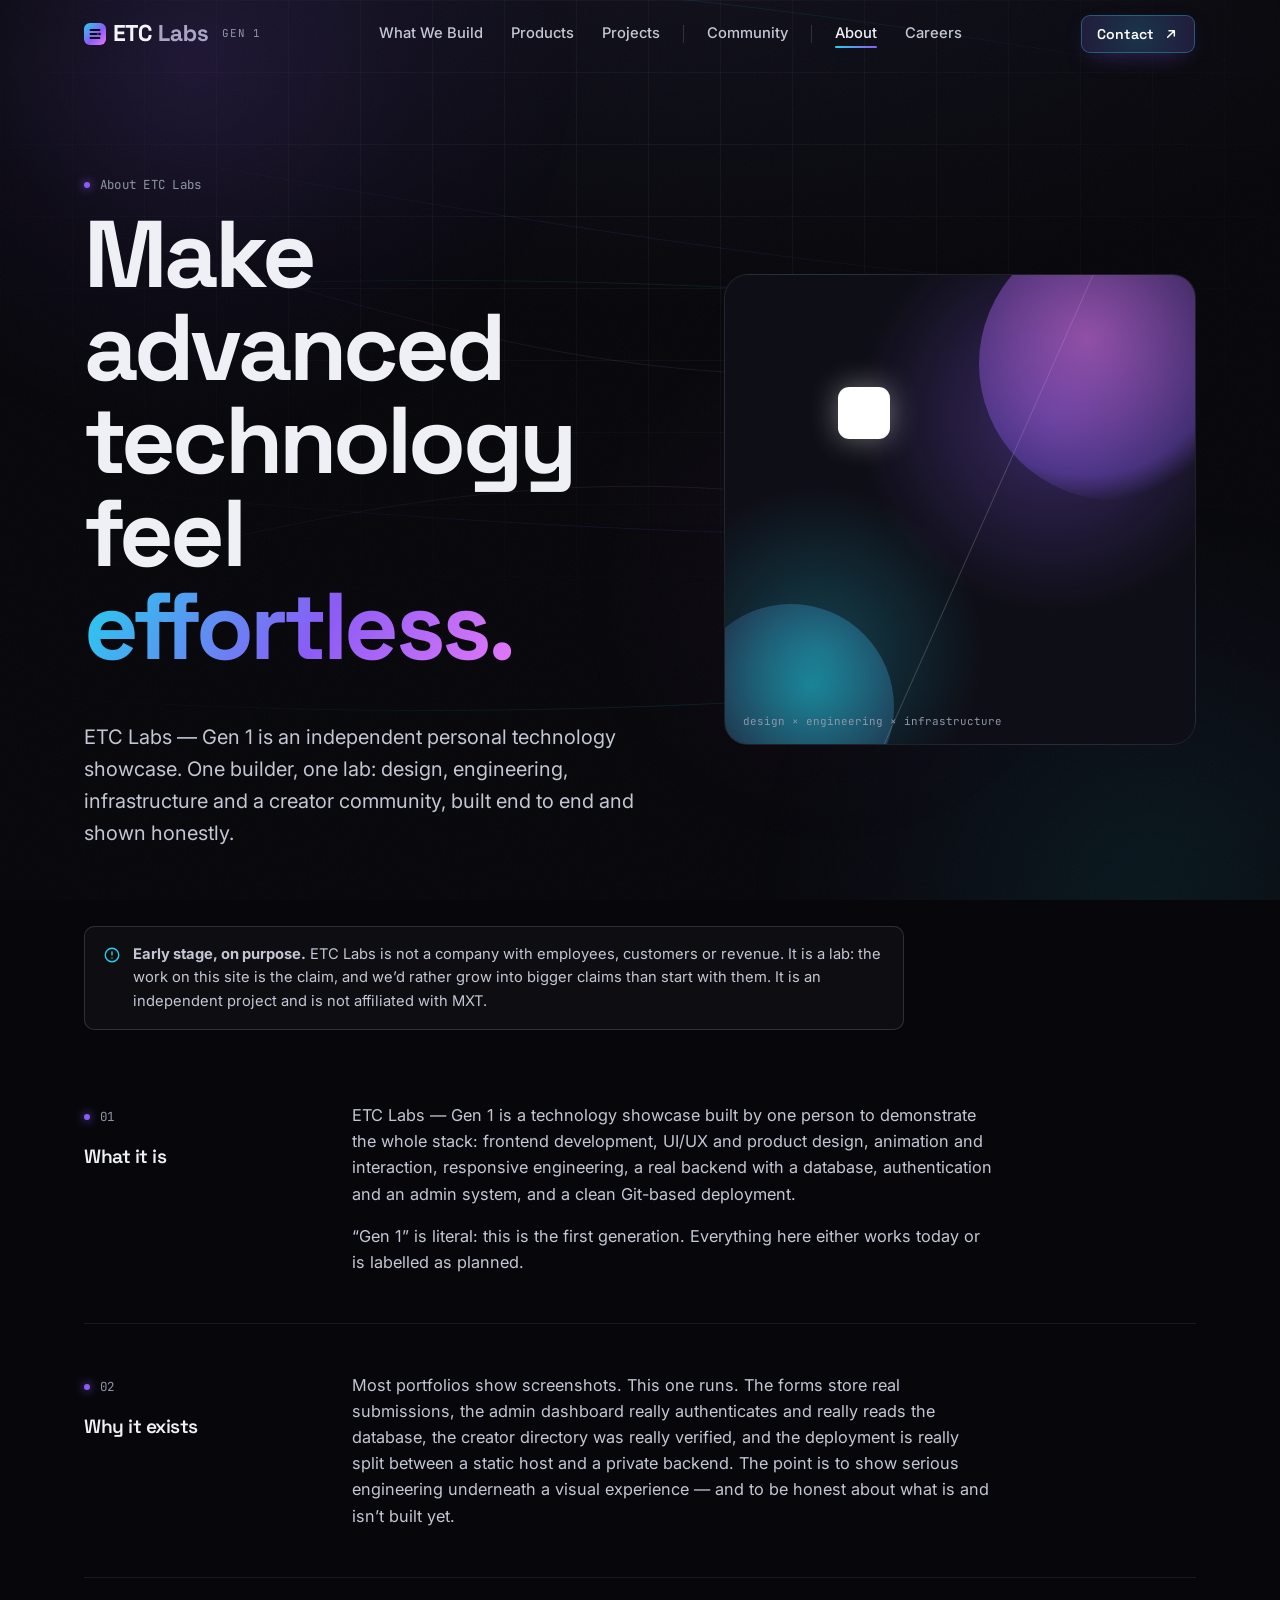
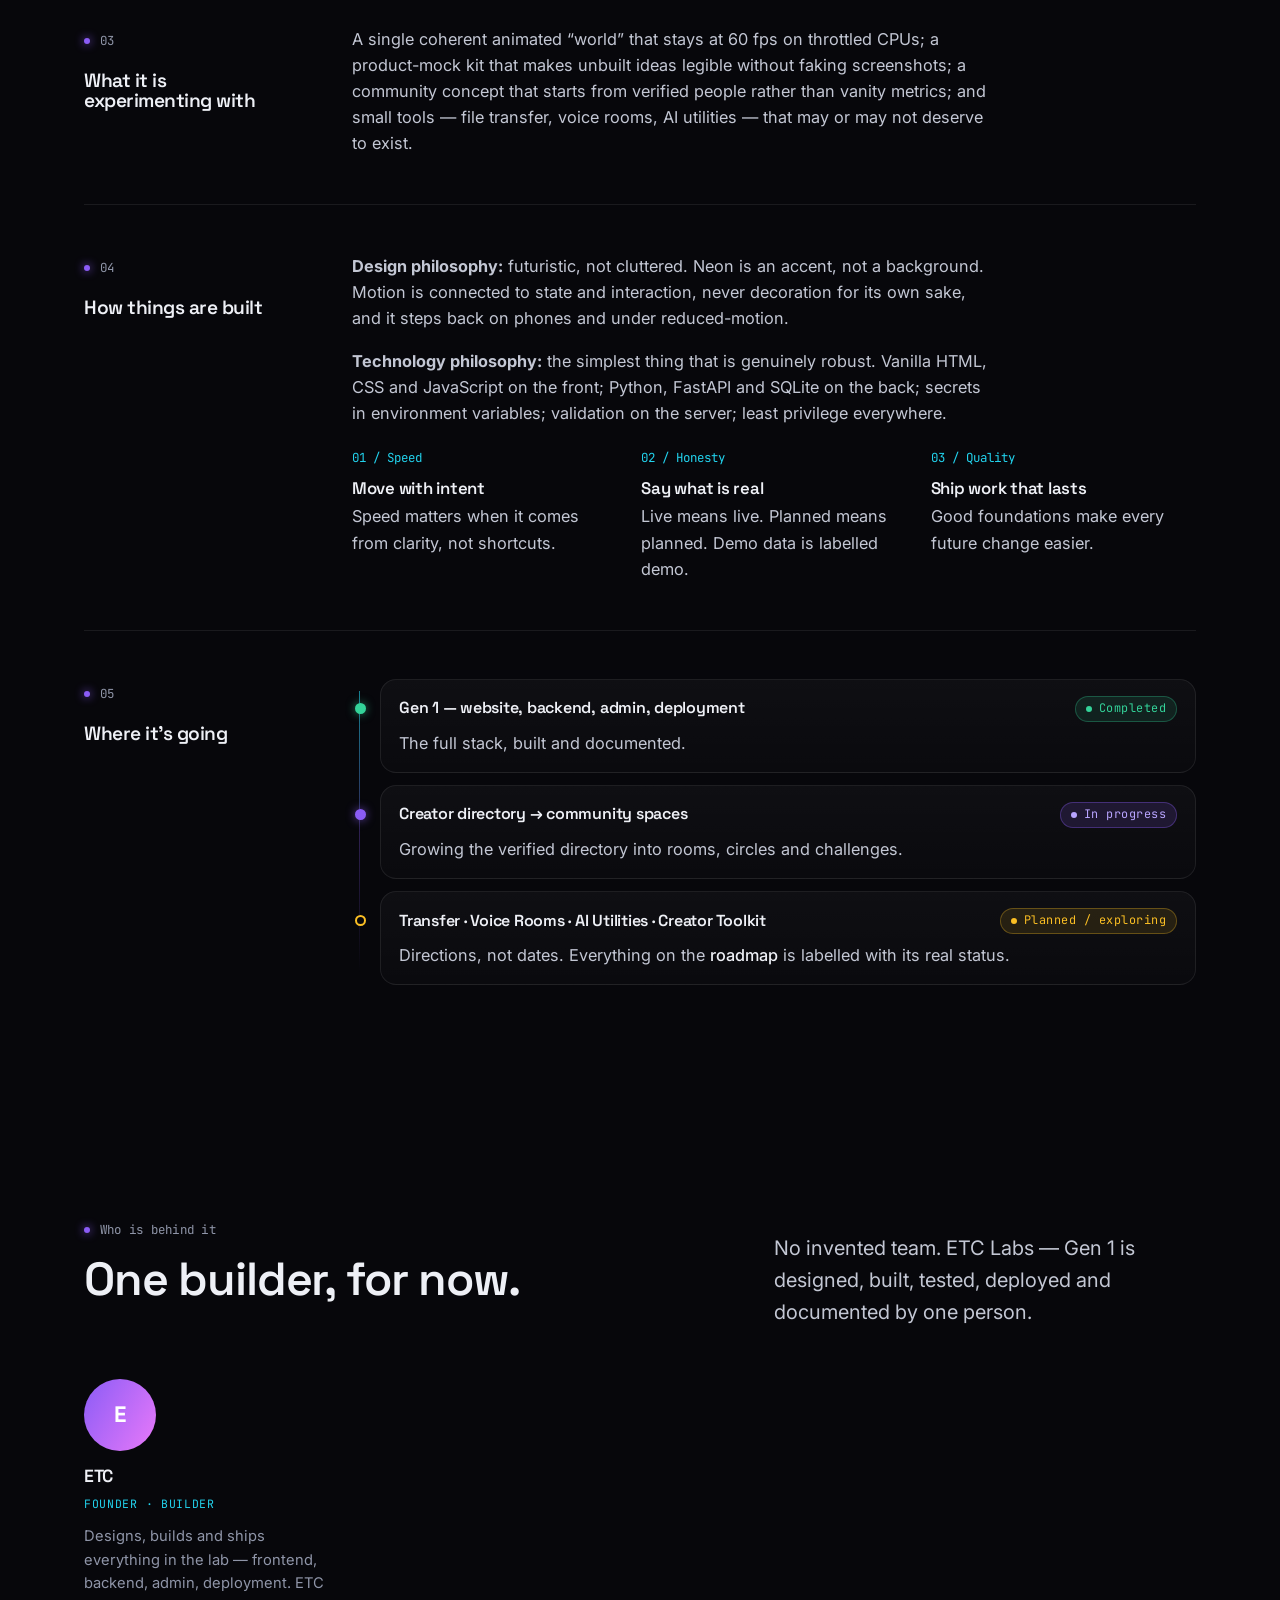
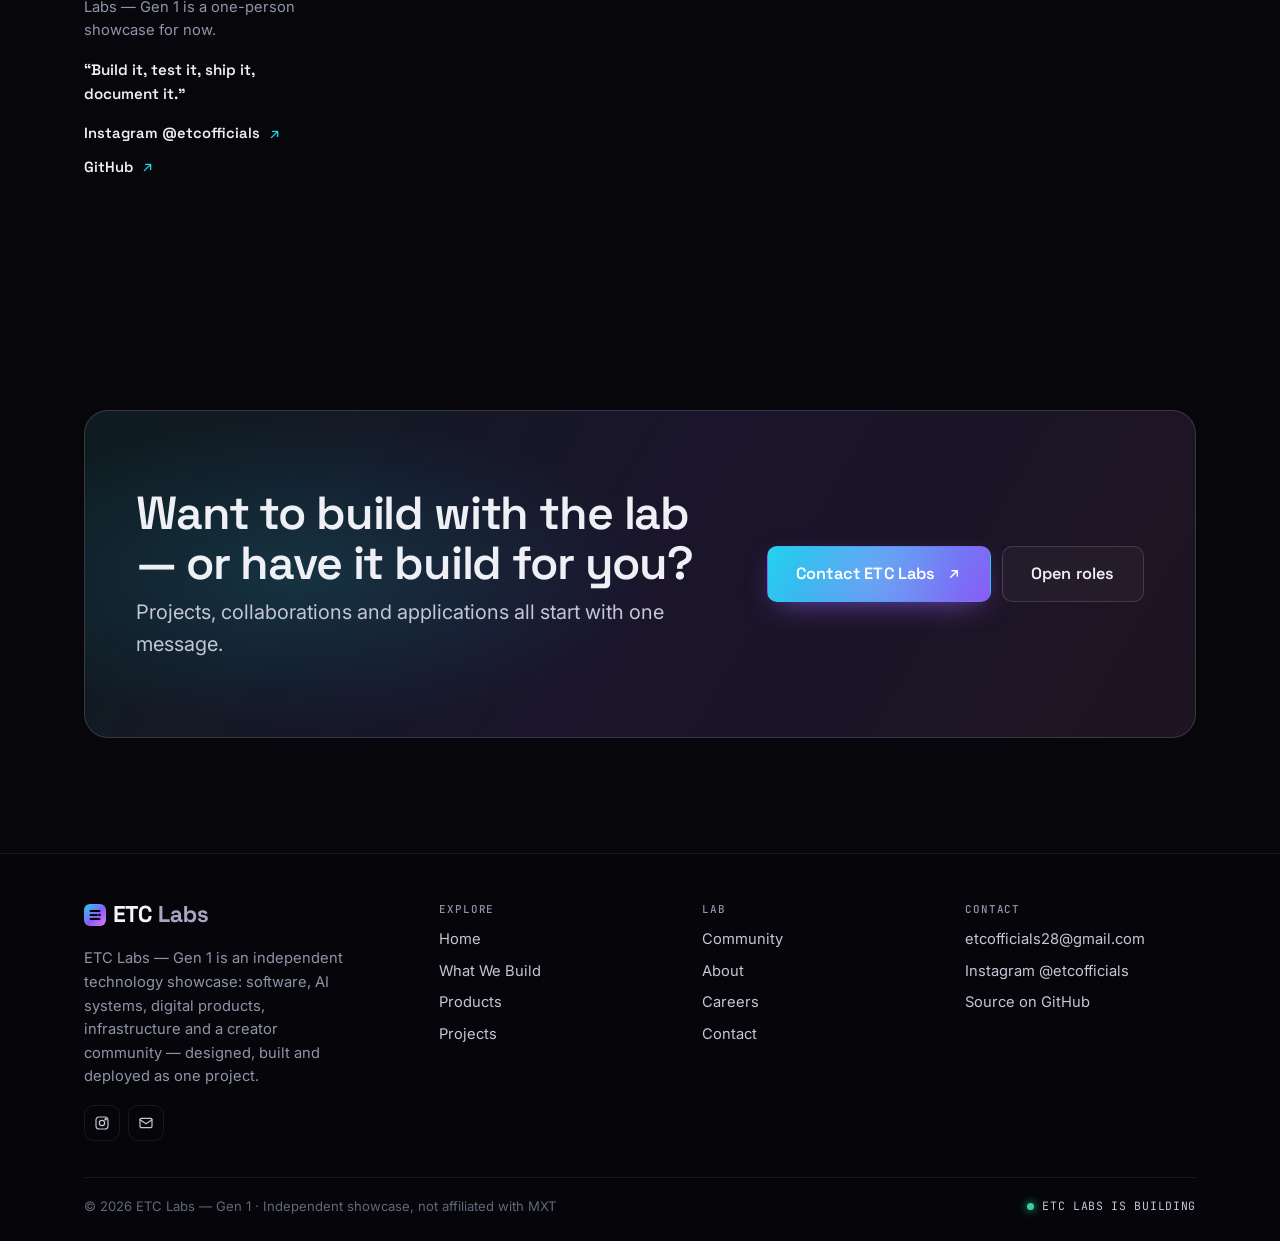
==== public/about.html @ a6d968f9 "ETC Labs — Gen 1: final build (branding, contact, backend deployment, creator audit) - Rebrand the a" ====
<!DOCTYPE html>
<html lang="en">
<head>
  <meta charset="utf-8">
  <meta name="viewport" content="width=device-width, initial-scale=1">
  <title>About — ETC Labs — Gen 1</title>
  <meta name="description" content="What ETC Labs — Gen 1 is, why it exists, what it is experimenting with, how things are built, the design and technology philosophy, and where it is going. An independent showcase, not affiliated with MXT.">
  <meta name="theme-color" content="#07070b">
  <link rel="canonical" href="https://etcofficials.github.io/etc-labs-gen-1/about.html">
  <meta property="og:site_name" content="ETC Labs — Gen 1">
  <meta property="og:title" content="About — ETC Labs — Gen 1">
  <meta property="og:description" content="What ETC Labs — Gen 1 is, why it exists, what it is experimenting with, how things are built, the design and technology philosophy, and where it is going. An independent showcase, not affiliated with MXT.">
  <meta property="og:type" content="website">
  <meta property="og:url" content="https://etcofficials.github.io/etc-labs-gen-1/about.html">
  <meta property="og:image" content="https://etcofficials.github.io/etc-labs-gen-1/assets/img/og.png">
  <meta name="twitter:card" content="summary_large_image">
  <link rel="icon" href="assets/img/favicon.svg" type="image/svg+xml">
  <link rel="preconnect" href="https://fonts.googleapis.com">
  <link rel="preconnect" href="https://fonts.gstatic.com" crossorigin>
  <link href="https://fonts.googleapis.com/css2?family=Space+Grotesk:wght@500;600;700&family=Inter:wght@400;500;600&family=JetBrains+Mono:wght@400;500&display=swap" rel="stylesheet">
  <link rel="stylesheet" href="assets/css/tokens.css">
  <link rel="stylesheet" href="assets/css/base.css">
  <link rel="stylesheet" href="assets/css/world.css">
  <link rel="stylesheet" href="assets/css/components.css">
  <link rel="stylesheet" href="assets/css/pages.css">
</head>
<body data-page="about" class="is-entering">
  <a class="skip-link" href="#main">Skip to content</a>
  <etc-nav></etc-nav>
  <main id="main">

    <section class="hero" data-tone="violet" aria-labelledby="hero-title"><div class="container"><div class="split">
      <div><span class="kicker" data-reveal>About ETC Labs</span><h1 id="hero-title" class="display" data-lines>Make advanced<br>technology feel<br><span class="grad">effortless.</span></h1><p class="lead mt-3" data-reveal style="--i:3">ETC Labs &mdash; Gen 1 is an independent personal technology showcase. One builder, one lab: design, engineering, infrastructure and a creator community, built end to end and shown honestly.</p></div>
      <div class="abstract" data-reveal="scale" style="--i:2" role="img" aria-label="Abstract composition"><i class="a3"></i><i class="a2"></i><i class="a1"></i><i class="a4"></i><span class="cap">design &times; engineering &times; infrastructure</span></div>
    </div></div></section>
    <section class="section flush" data-tone="violet" aria-label="The ETC Labs story"><div class="container">
      <div class="stage-note" data-reveal style="max-width:820px;margin-bottom:clamp(40px,6vw,72px)"><svg viewBox="0 0 24 24" fill="none" stroke="currentColor" stroke-width="1.8" stroke-linecap="round" stroke-linejoin="round"><circle cx="12" cy="12" r="9"/><path d="M12 8v4M12 16h.01"/></svg><div><strong>Early stage, on purpose.</strong> ETC Labs is not a company with employees, customers or revenue. It is a lab: the work on this site is the claim, and we&rsquo;d rather grow into bigger claims than start with them. It is an independent project and is not affiliated with MXT.</div></div>
      <div class="story" data-reveal><div class="side"><span class="kicker">01</span><h2>What it is</h2></div><div class="body"><p>ETC Labs &mdash; Gen 1 is a technology showcase built by one person to demonstrate the whole stack: frontend development, UI/UX and product design, animation and interaction, responsive engineering, a real backend with a database, authentication and an admin system, and a clean Git-based deployment.</p><p>&ldquo;Gen 1&rdquo; is literal: this is the first generation. Everything here either works today or is labelled as planned.</p></div></div>
      <div class="story" data-reveal><div class="side"><span class="kicker">02</span><h2>Why it exists</h2></div><div class="body"><p>Most portfolios show screenshots. This one runs. The forms store real submissions, the admin dashboard really authenticates and really reads the database, the creator directory was really verified, and the deployment is really split between a static host and a private backend. The point is to show serious engineering underneath a visual experience &mdash; and to be honest about what is and isn&rsquo;t built yet.</p></div></div>
      <div class="story" data-reveal><div class="side"><span class="kicker">03</span><h2>What it is experimenting with</h2></div><div class="body"><p>A single coherent animated &ldquo;world&rdquo; that stays at 60 fps on throttled CPUs; a product-mock kit that makes unbuilt ideas legible without faking screenshots; a community concept that starts from verified people rather than vanity metrics; and small tools &mdash; file transfer, voice rooms, AI utilities &mdash; that may or may not deserve to exist.</p></div></div>
      <div class="story" data-reveal><div class="side"><span class="kicker">04</span><h2>How things are built</h2></div><div class="body"><p><strong>Design philosophy:</strong> futuristic, not cluttered. Neon is an accent, not a background. Motion is connected to state and interaction, never decoration for its own sake, and it steps back on phones and under reduced-motion.</p><p><strong>Technology philosophy:</strong> the simplest thing that is genuinely robust. Vanilla HTML, CSS and JavaScript on the front; Python, FastAPI and SQLite on the back; secrets in environment variables; validation on the server; least privilege everywhere.</p><div class="principles" id="principles"></div></div></div>
      <div class="story" data-reveal><div class="side"><span class="kicker">05</span><h2>Where it&rsquo;s going</h2></div><div class="body"><div class="timeline"><div class="tl-item" data-status="done"><div class="panel" style="padding:16px 18px"><div class="tl-meta"><h3 style="font-size:1rem;margin:0">Gen 1 &mdash; website, backend, admin, deployment</h3><span class="badge badge-done">Completed</span></div><p class="small muted">The full stack, built and documented.</p></div></div><div class="tl-item" data-status="progress"><div class="panel" style="padding:16px 18px"><div class="tl-meta"><h3 style="font-size:1rem;margin:0">Creator directory &rarr; community spaces</h3><span class="badge badge-progress">In progress</span></div><p class="small muted">Growing the verified directory into rooms, circles and challenges.</p></div></div><div class="tl-item" data-status="planned"><div class="panel" style="padding:16px 18px"><div class="tl-meta"><h3 style="font-size:1rem;margin:0">Transfer &middot; Voice Rooms &middot; AI Utilities &middot; Creator Toolkit</h3><span class="badge badge-planned">Planned / exploring</span></div><p class="small muted">Directions, not dates. Everything on the <a class="link" href="products.html#roadmap">roadmap</a> is labelled with its real status.</p></div></div></div></div></div>
    </div></section>
    <section class="section" id="who" data-tone="cyan" aria-labelledby="team-title"><div class="container"><div class="head split-head"><div><span class="kicker" data-reveal>Who is behind it</span><h2 id="team-title" data-reveal style="--i:1">One builder, for now.</h2></div><p class="lead" data-reveal style="--i:2">No invented team. ETC Labs — Gen 1 is designed, built, tested, deployed and documented by one person.</p></div><div class="team-grid" id="team"></div></div></section>
    <section class="section" data-tone="violet" aria-labelledby="cta-title"><div class="container"><div class="cta-band" data-reveal="scale"><div><h2 id="cta-title">Want to build with the lab — or have it build for you?</h2><p class="lead">Projects, collaborations and applications all start with one message.</p></div><div class="actions"><a class="btn btn-primary solid lg" href="contact.html">Contact ETC Labs <svg class="arrow" viewBox="0 0 24 24" fill="none" stroke="currentColor" stroke-width="2.2" stroke-linecap="round" stroke-linejoin="round"><path d="M7 17 17 7M9 7h8v8"/></svg></a><a class="btn btn-secondary lg" href="careers.html">Open roles</a></div></div></div></section>
  </main>
  <etc-footer></etc-footer>
  <script src="assets/js/config.js"></script>
  <script src="assets/js/data.js"></script>
  <script src="assets/js/world.js"></script>
  <script src="assets/js/ui.js"></script>
  <script src="assets/js/pages.js"></script>
</body>
</html>
---- public/assets/css/tokens.css ----
/* ==========================================================================
   ETC Labs — Gen 1 · Design tokens
   One dark world. Neon is energy inside it, not paint on top of it.
   ========================================================================== */
:root {
  color-scheme: dark;

  /* Space */
  --bg: #07070b;
  --bg-2: #0b0b12;
  --graphite: #111118;
  --panel: #14141d;
  --panel-2: #191924;
  --line: rgba(255, 255, 255, 0.08);
  --line-2: rgba(255, 255, 255, 0.14);
  --line-hi: rgba(255, 255, 255, 0.24);

  /* Ink */
  --text: #eef0f6;
  --text-2: #c3c7d4;
  --muted: #8f95a8;
  --muted-2: #626879;

  /* Energy */
  --cyan: #22d3ee;      --cyan-rgb: 34, 211, 238;
  --blue: #60a5fa;      --blue-rgb: 96, 165, 250;
  --violet: #8b5cf6;    --violet-rgb: 139, 92, 246;
  --magenta: #e879f9;   --magenta-rgb: 232, 121, 249;
  --green: #34d399;     --green-rgb: 52, 211, 153;
  --amber: #fbbf24;
  --red: #fb7185;

  /* Gradients (use sparingly) */
  --g-cyan-blue: linear-gradient(120deg, #22d3ee, #60a5fa);
  --g-violet-magenta: linear-gradient(120deg, #8b5cf6, #e879f9);
  --g-cyan-violet: linear-gradient(120deg, #22d3ee, #8b5cf6);
  --g-energy: linear-gradient(120deg, #22d3ee 0%, #8b5cf6 55%, #e879f9 100%);

  /* Section tone (the world reacts to it) */
  --tone-rgb: var(--violet-rgb);

  /* Type */
  --font-display: "Space Grotesk", "Inter", ui-sans-serif, system-ui, sans-serif;
  --font-body: "Inter", ui-sans-serif, system-ui, -apple-system, "Segoe UI", sans-serif;
  --font-mono: "JetBrains Mono", ui-monospace, "SFMono-Regular", Menlo, Consolas, monospace;
  --fs-xs: 0.78rem;
  --fs-sm: 0.875rem;
  --fs-base: 1rem;
  --fs-lg: 1.125rem;
  --fs-h3: clamp(1.15rem, 1rem + 0.6vw, 1.45rem);
  --fs-h2: clamp(1.8rem, 1.25rem + 2.2vw, 2.9rem);
  --fs-h1: clamp(2.4rem, 1.5rem + 4vw, 4.6rem);
  --fs-display: clamp(2.8rem, 1.6rem + 5.4vw, 6rem);

  /* Layout */
  --container: 1200px;
  --gutter: clamp(18px, 4vw, 44px);
  --section: clamp(64px, 9vw, 128px);
  --nav-h: 68px;

  /* Shape */
  --r-sm: 6px; --r-md: 10px; --r-lg: 16px; --r-xl: 24px; --r-pill: 999px;

  /* Motion */
  --ease: cubic-bezier(0.2, 0.7, 0.2, 1);
  --ease-out: cubic-bezier(0.16, 1, 0.3, 1);
  --ease-in-out: cubic-bezier(0.65, 0, 0.35, 1);
  --t-fast: 140ms;
  --t-base: 260ms;
  --t-slow: 480ms;
  --t-world: 30s;

  /* Effects */
  --shadow: 0 30px 60px -30px rgba(0, 0, 0, 0.8);
  --focus: 0 0 0 3px rgba(var(--cyan-rgb), 0.55);
}
---- public/assets/css/base.css ----
/* ==========================================================================
   ETC Labs — Gen 1 · Base: reset, typography, layout primitives, reveal, intro
   ========================================================================== */
*, *::before, *::after { box-sizing: border-box; }
html { -webkit-text-size-adjust: 100%; scroll-behavior: smooth; scroll-padding-top: calc(var(--nav-h) + 16px); background: var(--bg); }
body { margin: 0; background: var(--bg); color: var(--text); font: var(--fs-base)/1.6 var(--font-body); -webkit-font-smoothing: antialiased; overflow-x: hidden; min-height: 100vh; }
img, svg, video, canvas { display: block; max-width: 100%; }
img { height: auto; }

h1, h2, h3, h4 { font-family: var(--font-display); font-weight: 600; line-height: 1.08; letter-spacing: -0.025em; margin: 0 0 0.5em; color: var(--text); text-wrap: balance; }
h1 { font-size: var(--fs-h1); font-weight: 700; letter-spacing: -0.035em; }
h2 { font-size: var(--fs-h2); }
h3 { font-size: var(--fs-h3); line-height: 1.3; letter-spacing: -0.015em; }
h4 { font-size: var(--fs-lg); line-height: 1.3; }
.display { font-size: var(--fs-display); font-weight: 700; letter-spacing: -0.04em; line-height: 0.98; }
p { margin: 0 0 1em; } p:last-child { margin-bottom: 0; }
.lead { font-size: clamp(1.05rem, 1rem + 0.35vw, 1.25rem); color: var(--text-2); line-height: 1.6; max-width: 58ch; }
.muted { color: var(--muted); } .small { font-size: var(--fs-sm); } .mono { font-family: var(--font-mono); }
.measure { max-width: 62ch; }
.grad { background: var(--g-energy); -webkit-background-clip: text; background-clip: text; color: transparent; }
.grad-cyan { background: var(--g-cyan-blue); -webkit-background-clip: text; background-clip: text; color: transparent; }
.grad-magenta { background: var(--g-violet-magenta); -webkit-background-clip: text; background-clip: text; color: transparent; }

a { color: var(--cyan); text-decoration: none; }
a:hover { color: #7de9f8; }
ul, ol { margin: 0; padding: 0; list-style: none; }
button, input, select, textarea { font: inherit; color: inherit; }
button { cursor: pointer; background: none; border: 0; padding: 0; }
:focus-visible { outline: none; box-shadow: var(--focus); border-radius: var(--r-sm); }
::selection { background: rgba(var(--cyan-rgb), 0.35); }

.sr-only { position: absolute; width: 1px; height: 1px; padding: 0; margin: -1px; overflow: hidden; clip: rect(0 0 0 0); white-space: nowrap; border: 0; }
.skip-link { position: fixed; top: 10px; left: 10px; z-index: 2000; padding: 10px 16px; border-radius: var(--r-md); background: var(--cyan); color: #04141a; font-weight: 600; transform: translateY(-200%); transition: transform var(--t-base) var(--ease); }
.skip-link:focus { transform: translateY(0); }

/* ---------- Layout ---------- */
.container { width: 100%; max-width: var(--container); margin-inline: auto; padding-inline: var(--gutter); }
main { position: relative; z-index: 1; }
.section { position: relative; padding-block: var(--section); }
.section.tight { padding-block: calc(var(--section) * 0.55); }
.section.flush { padding-top: 0; }
.grid { display: grid; gap: clamp(16px, 2vw, 28px); }
.grid-2 { grid-template-columns: repeat(2, minmax(0, 1fr)); }
.grid-3 { grid-template-columns: repeat(3, minmax(0, 1fr)); }
@media (max-width: 1023px) { .grid-3 { grid-template-columns: repeat(2, minmax(0, 1fr)); } }
@media (max-width: 719px) { .grid-2, .grid-3 { grid-template-columns: minmax(0, 1fr); } }
.split { display: grid; grid-template-columns: minmax(0, 1.1fr) minmax(0, 0.9fr); gap: clamp(28px, 5vw, 80px); align-items: center; }
.split.top { align-items: start; }
@media (max-width: 899px) { .split { grid-template-columns: minmax(0, 1fr); } }
.stack > * + * { margin-top: var(--stack, 16px); }
.cluster { display: flex; flex-wrap: wrap; gap: 10px; align-items: center; }
.center { text-align: center; }
.mt-1 { margin-top: 8px; } .mt-2 { margin-top: 16px; } .mt-3 { margin-top: 24px; } .mt-4 { margin-top: 40px; } .mt-5 { margin-top: 64px; }
hr.rule { border: 0; height: 1px; margin: 0; background: var(--line); }

/* Section header */
.head { margin-bottom: clamp(28px, 4vw, 52px); }
.head.split-head { display: grid; grid-template-columns: minmax(0, 1.2fr) minmax(0, 0.8fr); gap: 16px 56px; align-items: end; }
@media (max-width: 899px) { .head.split-head { grid-template-columns: minmax(0, 1fr); } }
.kicker { display: inline-flex; align-items: center; gap: 10px; font-family: var(--font-mono); font-size: var(--fs-xs); color: var(--muted); margin-bottom: 14px; letter-spacing: 0.02em; }
.kicker::before { content: ""; width: 6px; height: 6px; border-radius: 50%; background: rgb(var(--tone-rgb)); box-shadow: 0 0 10px rgb(var(--tone-rgb)); }
.kicker.plain::before { display: none; }

/* Divided list */
.rows { border-top: 1px solid var(--line); }
.row { display: grid; grid-template-columns: 56px minmax(0, 1fr) auto; gap: 14px 24px; align-items: start; padding: 22px 0; border-bottom: 1px solid var(--line); color: inherit; transition: background var(--t-base); }
a.row:hover { background: linear-gradient(90deg, rgba(var(--tone-rgb), 0.06), transparent 60%); }
.row .num { font-family: var(--font-mono); font-size: var(--fs-xs); color: rgb(var(--tone-rgb)); padding-top: 5px; }
.row h3 { margin-bottom: 4px; }
.row p { color: var(--muted); font-size: 0.95rem; max-width: 60ch; }
.row .end { padding-top: 4px; }
@media (max-width: 599px) { .row { grid-template-columns: 40px minmax(0, 1fr); } .row .end { display: none; } }

/* Trio: three open columns */
.trio { display: grid; grid-template-columns: repeat(3, minmax(0, 1fr)); gap: 0; }
.trio > * { padding: 8px 28px 8px 0; margin-right: 28px; border-right: 1px solid var(--line); }
.trio > *:last-child { border-right: 0; margin-right: 0; padding-right: 0; }
.trio h3 { font-size: 1.05rem; margin-bottom: 6px; }
.trio p { color: var(--muted); font-size: 0.94rem; }
@media (max-width: 799px) { .trio { grid-template-columns: minmax(0, 1fr); } .trio > * { padding: 18px 0; margin: 0; border-right: 0; border-bottom: 1px solid var(--line); } .trio > *:last-child { border-bottom: 0; } }

/* ---------- Reveal (transform + opacity only) ---------- */
[data-reveal] { opacity: 0; transform: translate3d(0, 14px, 0); transition: opacity var(--t-slow) var(--ease-out), transform var(--t-slow) var(--ease-out); transition-delay: calc(var(--i, 0) * 50ms); will-change: opacity, transform; }
[data-reveal="left"] { transform: translate3d(-18px, 0, 0); }
[data-reveal="right"] { transform: translate3d(18px, 0, 0); }
[data-reveal="scale"] { transform: scale(0.97); }
[data-reveal].in { opacity: 1; transform: none; will-change: auto; }
/* Line-by-line text reveal for heroes */
.lines > span { display: block; overflow: hidden; }
.lines > span > span { display: block; transform: translate3d(0, 110%, 0); transition: transform 0.9s var(--ease-out); transition-delay: calc(var(--n, 0) * 90ms + var(--d, 0ms)); }
.lines.in > span > span { transform: none; }

/* Page enter / leave */
main { opacity: 1; transform: none; transition: opacity var(--t-base) var(--ease), transform var(--t-base) var(--ease); }
body.is-leaving main { opacity: 0; transform: translate3d(0, -8px, 0); }
body.is-entering main { opacity: 0; transform: translate3d(0, 10px, 0); }

/* ---------- Intro (short, skippable, never blocks content) ---------- */
.intro { position: fixed; inset: 0; z-index: 1500; display: grid; place-items: center; background: var(--bg); transition: opacity 0.45s var(--ease), visibility 0s linear 0.45s; }
.intro.done { opacity: 0; visibility: hidden; pointer-events: none; }
.intro-mark { position: relative; width: min(46vw, 260px); }
.intro-mark img { width: 100%; opacity: 0; animation: intro-in 0.7s var(--ease-out) 0.1s forwards; }
.intro-mark::after { content: ""; position: absolute; inset: 0; background: linear-gradient(100deg, transparent 20%, rgba(var(--cyan-rgb), 0.9) 45%, rgba(var(--magenta-rgb), 0.9) 55%, transparent 80%); background-size: 60% 100%; background-repeat: no-repeat; background-position: -80% 0; -webkit-mask: url("../img/etc-logo-mask.svg") center / contain no-repeat; mask: url("../img/etc-logo-mask.svg") center / contain no-repeat; animation: intro-sweep 0.9s var(--ease-in-out) 0.25s forwards; }
.intro-line { margin-top: 22px; height: 2px; width: min(46vw, 260px); background: var(--line); overflow: hidden; border-radius: 2px; }
.intro-line i { display: block; height: 100%; width: 100%; background: var(--g-energy); transform: scaleX(0); transform-origin: left; animation: intro-line 0.9s var(--ease-out) 0.2s forwards; }
.intro-tag { margin-top: 14px; text-align: center; font-family: var(--font-mono); font-size: var(--fs-xs); letter-spacing: 0.2em; text-transform: uppercase; color: var(--muted); opacity: 0; animation: intro-in 0.6s var(--ease-out) 0.5s forwards; }
.intro-skip { position: absolute; bottom: 28px; font-family: var(--font-mono); font-size: var(--fs-xs); color: var(--muted); }
@keyframes intro-in { from { opacity: 0; transform: translateY(8px) scale(0.98); } to { opacity: 1; transform: none; } }
@keyframes intro-sweep { to { background-position: 180% 0; } }
@keyframes intro-line { to { transform: scaleX(1); } }
body.intro-active main, body.intro-active .nav { opacity: 0; }
body:not(.intro-active) main, body:not(.intro-active) .nav { transition: opacity 0.5s var(--ease); }

/* Scroll progress */
.progress-bar { position: fixed; top: 0; left: 0; right: 0; height: 2px; z-index: 1300; background: var(--g-energy); transform: scaleX(var(--p, 0)); transform-origin: left; pointer-events: none; }

@media (prefers-reduced-motion: reduce) {
  html { scroll-behavior: auto; }
  *, *::before, *::after { animation-duration: 0.001ms !important; animation-iteration-count: 1 !important; transition-duration: 0.001ms !important; }
  [data-reveal], .lines > span > span { opacity: 1; transform: none; }
  .intro { display: none; }
  body.intro-active main, body.intro-active .nav { opacity: 1; }
}
---- public/assets/css/world.css ----
/* ==========================================================================
   ETC Labs — Gen 1 · The world: one coherent background environment + cursor tracker
   Layers (all fixed, all cheap):
     .world-base   dark gradient
     .light        two large soft lights that drift (transform only) and change tone
     .world-grid   faint grid, masked
     .world-flow   canvas with a few flowing lines (desktop only, paused when hidden)
     .world-cursor radial light that follows the pointer (transform only)
     .world-noise  static noise (no animation)
   ========================================================================== */
.world { position: fixed; inset: 0; z-index: 0; pointer-events: none; overflow: hidden; contain: strict; }
.world > * { position: absolute; }
.world-base { inset: 0; background: radial-gradient(120% 80% at 50% -10%, #12111e 0%, var(--bg) 55%), var(--bg); }
.light { width: 70vmax; height: 70vmax; border-radius: 50%; opacity: 0.55; will-change: transform; transition: opacity 1.4s var(--ease); }
.light.a { top: -30vmax; left: -20vmax; background: radial-gradient(circle, rgba(var(--tone-rgb), 0.28) 0%, rgba(var(--tone-rgb), 0.08) 35%, transparent 62%); animation: drift-a var(--t-world) ease-in-out infinite alternate; }
.light.b { bottom: -35vmax; right: -25vmax; background: radial-gradient(circle, rgba(var(--cyan-rgb), 0.16) 0%, rgba(var(--blue-rgb), 0.06) 40%, transparent 65%); animation: drift-b calc(var(--t-world) * 1.3) ease-in-out infinite alternate; }
.light.c { top: 30vh; left: 40vw; width: 50vmax; height: 50vmax; opacity: 0.35; background: radial-gradient(circle, rgba(var(--magenta-rgb), 0.12) 0%, transparent 60%); animation: drift-c calc(var(--t-world) * 1.7) ease-in-out infinite alternate; }
@keyframes drift-a { from { transform: translate3d(0, 0, 0); } to { transform: translate3d(12vw, 8vh, 0); } }
@keyframes drift-b { from { transform: translate3d(0, 0, 0); } to { transform: translate3d(-10vw, -10vh, 0); } }
@keyframes drift-c { from { transform: translate3d(0, 0, 0) scale(1); } to { transform: translate3d(-14vw, 10vh, 0) scale(1.15); } }
.world-grid { inset: 0; background-image: linear-gradient(rgba(255, 255, 255, 0.045) 1px, transparent 1px), linear-gradient(90deg, rgba(255, 255, 255, 0.045) 1px, transparent 1px); background-size: 72px 72px; mask-image: radial-gradient(ellipse 80% 70% at 50% 20%, #000 10%, transparent 75%); -webkit-mask-image: radial-gradient(ellipse 80% 70% at 50% 20%, #000 10%, transparent 75%); }
.world-flow { inset: 0; width: 100%; height: 100%; opacity: 0.7; }
.world-cursor { top: 0; left: 0; width: 44vmax; height: 44vmax; margin: -22vmax 0 0 -22vmax; border-radius: 50%; background: radial-gradient(circle, rgba(var(--tone-rgb), 0.12) 0%, rgba(var(--cyan-rgb), 0.04) 35%, transparent 62%); will-change: transform; opacity: 0; transition: opacity 0.6s; }
.world.has-pointer .world-cursor { opacity: 1; }
.world-noise { inset: 0; opacity: 0.035; background-image: url("data:image/svg+xml;utf8,<svg xmlns='http://www.w3.org/2000/svg' width='180' height='180'><filter id='n'><feTurbulence type='fractalNoise' baseFrequency='0.85' numOctaves='2' stitchTiles='stitch'/></filter><rect width='100%' height='100%' filter='url(%23n)'/></svg>"); }
.world-vignette { inset: 0; background: radial-gradient(120% 100% at 50% 50%, transparent 55%, rgba(0, 0, 0, 0.45) 100%); }

/* Tone: sections tell the world which energy is nearby; body picks it up */
body[data-tone="cyan"] { --tone-rgb: var(--cyan-rgb); }
body[data-tone="blue"] { --tone-rgb: var(--blue-rgb); }
body[data-tone="violet"] { --tone-rgb: var(--violet-rgb); }
body[data-tone="magenta"] { --tone-rgb: var(--magenta-rgb); }
body[data-tone="green"] { --tone-rgb: var(--green-rgb); }

/* Reduced complexity on small screens / coarse pointers */
@media (max-width: 767px), (pointer: coarse) {
  .light.c, .world-cursor, .world-flow { display: none; }
  .light { opacity: 0.45; }
}
@media (prefers-reduced-motion: reduce) { .light { animation: none !important; } .world-flow { display: none; } }

/* ---------- Cursor tracker (fine pointers only; native cursor stays) ---------- */
.cursor { position: fixed; top: 0; left: 0; z-index: 1400; pointer-events: none; width: 28px; height: 28px; margin: -14px 0 0 -14px; border-radius: 50%; border: 1.5px solid rgba(var(--cyan-rgb), 0.7); opacity: 0; transform: translate3d(-100px, -100px, 0) scale(1); transition: opacity 0.3s, width 0.25s var(--ease), height 0.25s var(--ease), margin 0.25s var(--ease), border-color 0.25s, background 0.25s; will-change: transform; }
.cursor.on { opacity: 1; }
.cursor.hover { width: 44px; height: 44px; margin: -22px 0 0 -22px; border-color: rgba(var(--magenta-rgb), 0.8); background: rgba(var(--magenta-rgb), 0.08); }
.cursor.label { width: auto; height: 32px; margin: 18px 0 0 18px; border-radius: var(--r-pill); padding: 0 12px; display: inline-flex; align-items: center; font: 600 0.72rem var(--font-mono); letter-spacing: 0.06em; text-transform: uppercase; color: #fff; background: rgba(12, 12, 20, 0.85); border-color: rgba(var(--cyan-rgb), 0.5); backdrop-filter: blur(6px); white-space: nowrap; }
.cursor.press { transform: scale(0.85); }
@media (pointer: coarse), (max-width: 767px) { .cursor { display: none; } }
---- public/assets/css/components.css ----
/* ==========================================================================
   ETC Labs — Gen 1 · Components
   nav · buttons · panels · badges · chips · filters · forms · footer ·
   timeline · leaderboard · list-detail · product mocks · toast
   ========================================================================== */

/* ---------- Navigation ---------- */
.nav { position: fixed; top: 0; left: 0; right: 0; z-index: 900; height: var(--nav-h); display: flex; align-items: center; color: var(--text); transition: background var(--t-base), border-color var(--t-base); border-bottom: 1px solid transparent; }
.nav.scrolled { background: rgba(7, 7, 11, 0.72); backdrop-filter: blur(14px); -webkit-backdrop-filter: blur(14px); border-bottom-color: var(--line); }
.nav-inner { width: 100%; max-width: var(--container); margin: 0 auto; padding-inline: var(--gutter); display: flex; align-items: center; justify-content: space-between; gap: 16px; }
.brand { display: inline-flex; align-items: center; gap: 12px; color: var(--text); }
.brand img { height: 26px; width: auto; }
.brand-tag { font-family: var(--font-mono); font-size: 0.68rem; letter-spacing: 0.08em; text-transform: uppercase; color: var(--muted); }
.nav-links { display: flex; align-items: center; gap: 2px; }
.nav-link { position: relative; display: inline-flex; align-items: center; height: 38px; padding: 0 13px; border-radius: var(--r-md); color: var(--text-2); font-weight: 500; font-size: 0.92rem; white-space: nowrap; transition: color var(--t-fast), background var(--t-fast); }
.nav-link:hover { color: var(--text); background: rgba(255, 255, 255, 0.05); }
.nav-link[aria-current="page"] { color: var(--text); }
.nav-link[aria-current="page"]::after { content: ""; position: absolute; left: 13px; right: 13px; bottom: 5px; height: 2px; border-radius: 2px; background: var(--g-cyan-violet); }
.nav-sep { width: 1px; height: 18px; background: var(--line-2); margin: 0 8px; }
.nav-right { display: flex; align-items: center; gap: 10px; }
.nav-toggle { display: none; width: 42px; height: 42px; border-radius: var(--r-md); align-items: center; justify-content: center; color: var(--text); background: rgba(255, 255, 255, 0.05); border: 1px solid var(--line); }
.nav-toggle span { display: block; width: 18px; height: 2px; background: currentColor; border-radius: 2px; position: relative; transition: background var(--t-base); }
.nav-toggle span::before, .nav-toggle span::after { content: ""; position: absolute; left: 0; width: 18px; height: 2px; background: currentColor; border-radius: 2px; transition: transform var(--t-base) var(--ease); }
.nav-toggle span::before { top: -6px; } .nav-toggle span::after { top: 6px; }
.nav-toggle[aria-expanded="true"] span { background: transparent; }
.nav-toggle[aria-expanded="true"] span::before { transform: translateY(6px) rotate(45deg); }
.nav-toggle[aria-expanded="true"] span::after { transform: translateY(-6px) rotate(-45deg); }
.nav-mobile { position: fixed; inset: 0; z-index: 890; padding: calc(var(--nav-h) + 12px) var(--gutter) 28px; background: var(--bg); color: var(--text); overflow-y: auto; opacity: 0; visibility: hidden; transform: translate3d(0, -6px, 0); transition: opacity var(--t-base) var(--ease), transform var(--t-base) var(--ease), visibility 0s linear var(--t-base); }
.nav-mobile.open { opacity: 1; visibility: visible; transform: none; transition-delay: 0s; }
.nav-group { padding: 12px 0; border-bottom: 1px solid var(--line); }
.nav-group h4 { font-family: var(--font-mono); font-size: 0.68rem; letter-spacing: 0.1em; text-transform: uppercase; color: var(--muted); margin: 0 0 4px; font-weight: 500; }
.nav-group a.nav-link { display: flex; height: 50px; font-size: 1.15rem; padding: 0 4px; border-radius: 0; justify-content: space-between; }
.nav-group a.nav-link[aria-current="page"]::after { display: none; }
.nav-link .arrow { width: 18px; height: 18px; color: var(--cyan); flex: none; }
.nav-group a.nav-link[aria-current="page"] { color: var(--cyan); }
.nav-mobile-cta { margin-top: 22px; }
.nav-mobile-foot { color: var(--muted); font-size: var(--fs-xs); margin-top: 18px; font-family: var(--font-mono); }
@media (max-width: 1279px) { .brand-tag { display: none; } .nav-link { padding: 0 10px; } }
@media (max-width: 1099px) { .nav-links, .nav-sep { display: none; } .nav-toggle { display: inline-flex; } .nav-right .btn { display: none; } }
@media (min-width: 1100px) { .nav-mobile { display: none; } }

/* ---------- Buttons: three levels, energy on interaction ---------- */
.btn { --h: 48px; position: relative; display: inline-flex; align-items: center; justify-content: center; gap: 10px; height: var(--h); padding: 0 22px; border-radius: var(--r-md); font-family: var(--font-display); font-weight: 600; font-size: 0.95rem; letter-spacing: 0.01em; color: var(--text); white-space: nowrap; text-decoration: none; cursor: pointer; border: 1px solid transparent; isolation: isolate; overflow: hidden; transition: color var(--t-fast), border-color var(--t-base), background var(--t-base), transform var(--t-base) var(--ease), box-shadow var(--t-base); will-change: transform; }
.btn .arrow { width: 16px; height: 16px; transition: transform var(--t-base) var(--ease); flex: none; }
.btn:hover .arrow { transform: translate(3px, -3px); }
.btn .arrow.right { transition: transform var(--t-base) var(--ease); }
.btn:hover .arrow.right { transform: translateX(4px); }
.btn:active { transform: translateY(1px) scale(0.99); }
.btn.sm { --h: 40px; padding: 0 16px; font-size: 0.88rem; }
.btn.lg { --h: 56px; padding: 0 28px; font-size: 1.02rem; }
.btn.block { width: 100%; }
.btn[disabled], .btn[aria-disabled="true"] { opacity: 0.55; pointer-events: none; }

/* Primary: dark core, gradient edge, cursor-following light */
.btn-primary { color: #fff; background: #17172a; border-color: transparent; background-clip: padding-box; box-shadow: 0 0 0 1px rgba(var(--cyan-rgb), 0.35) inset, 0 8px 24px -12px rgba(var(--violet-rgb), 0.5); }
.btn-primary::before { content: ""; position: absolute; inset: 0; z-index: -1; background: radial-gradient(140px circle at var(--x, 50%) var(--y, 50%), rgba(var(--cyan-rgb), 0.45), rgba(var(--violet-rgb), 0.25) 40%, transparent 70%); opacity: 0.35; transition: opacity var(--t-base); }
.btn-primary::after { content: ""; position: absolute; inset: -1px; z-index: -2; border-radius: inherit; background: var(--g-energy); opacity: 0; transition: opacity var(--t-base); }
.btn-primary:hover { color: #fff; box-shadow: 0 0 0 1px rgba(var(--cyan-rgb), 0.9) inset, 0 12px 34px -12px rgba(var(--violet-rgb), 0.9), 0 0 24px -6px rgba(var(--cyan-rgb), 0.45); }
.btn-primary:hover::before { opacity: 1; }
.btn-primary.solid { background: var(--g-cyan-violet); box-shadow: 0 10px 30px -12px rgba(var(--violet-rgb), 0.8); color: #fff; }
.btn-primary.solid::before { background: radial-gradient(140px circle at var(--x, 50%) var(--y, 50%), rgba(255, 255, 255, 0.35), transparent 60%); }
.btn-primary.solid:hover { box-shadow: 0 14px 40px -12px rgba(var(--violet-rgb), 1), 0 0 30px -6px rgba(var(--cyan-rgb), 0.5); }

/* Secondary: quiet outline, border draws with energy on hover */
.btn-secondary { background: rgba(255, 255, 255, 0.03); color: var(--text); border-color: var(--line-2); }
.btn-secondary::after { content: ""; position: absolute; inset: -1px; z-index: -1; border-radius: inherit; padding: 1px; background: var(--g-cyan-violet); -webkit-mask: linear-gradient(#000 0 0) content-box, linear-gradient(#000 0 0); mask: linear-gradient(#000 0 0) content-box, linear-gradient(#000 0 0); -webkit-mask-composite: xor; mask-composite: exclude; opacity: 0; transition: opacity var(--t-base); }
.btn-secondary:hover { background: rgba(255, 255, 255, 0.06); color: #fff; border-color: transparent; }
.btn-secondary:hover::after { opacity: 1; }

/* Tertiary: text + drawn underline */
.btn-text, .link-arrow { display: inline-flex; align-items: center; gap: 7px; padding: 0; height: auto; border: 0; background: none; color: var(--text); font-family: var(--font-display); font-weight: 600; font-size: 0.92rem; overflow: visible; }
.link-arrow .arrow { width: 15px; height: 15px; color: var(--cyan); transition: transform var(--t-base) var(--ease); }
.link-arrow:hover { color: var(--cyan); } .link-arrow:hover .arrow { transform: translateX(4px); }
.link { color: var(--text); font-weight: 500; background-image: var(--g-cyan-violet); background-size: 0% 1px; background-repeat: no-repeat; background-position: left 100%; transition: background-size var(--t-base) var(--ease), color var(--t-fast); padding-bottom: 1px; }
.link:hover { color: var(--cyan); background-size: 100% 1px; }

/* ---------- Panels (used selectively) ---------- */
.panel { position: relative; border-radius: var(--r-lg); background: linear-gradient(180deg, rgba(255, 255, 255, 0.035), rgba(255, 255, 255, 0.015)); border: 1px solid var(--line); transition: transform var(--t-base) var(--ease), border-color var(--t-base), box-shadow var(--t-base); }
.panel.pad { padding: clamp(20px, 2.4vw, 30px); }
.panel.lift:hover { transform: translate3d(0, -3px, 0); border-color: var(--line-hi); box-shadow: var(--shadow); }
.panel.edge::before { content: ""; position: absolute; inset: -1px; border-radius: inherit; padding: 1px; background: linear-gradient(135deg, rgba(var(--cyan-rgb), 0.6), transparent 40%, transparent 60%, rgba(var(--magenta-rgb), 0.5)); -webkit-mask: linear-gradient(#000 0 0) content-box, linear-gradient(#000 0 0); mask: linear-gradient(#000 0 0) content-box, linear-gradient(#000 0 0); -webkit-mask-composite: xor; mask-composite: exclude; opacity: 0; transition: opacity var(--t-base); pointer-events: none; }
.panel.edge:hover::before { opacity: 1; }
.panel h3 { margin-bottom: 6px; }
.panel p { color: var(--muted); font-size: 0.95rem; }
.icon { display: inline-flex; align-items: center; justify-content: center; width: 40px; height: 40px; border-radius: var(--r-md); color: rgb(var(--tone-rgb)); background: rgba(var(--tone-rgb), 0.1); border: 1px solid rgba(var(--tone-rgb), 0.25); }
.icon svg { width: 20px; height: 20px; }
.list-check { --stack: 8px; }
.list-check li { position: relative; padding-left: 20px; color: var(--text-2); font-size: 0.95rem; }
.list-check li::before { content: ""; position: absolute; left: 0; top: 0.7em; width: 8px; height: 8px; border-radius: 2px; background: var(--g-cyan-violet); }
.tag { font-family: var(--font-mono); font-size: var(--fs-xs); color: var(--muted); }

/* ---------- Badges / chips ---------- */
.badge { display: inline-flex; align-items: center; gap: 7px; height: 26px; padding: 0 10px; border-radius: var(--r-pill); font-family: var(--font-mono); font-size: 0.74rem; letter-spacing: 0.04em; white-space: nowrap; color: var(--text-2); background: rgba(255, 255, 255, 0.05); border: 1px solid var(--line); }
.badge::before { content: ""; width: 6px; height: 6px; border-radius: 50%; background: currentColor; }
.badge-live, .badge-done { color: var(--green); background: rgba(var(--green-rgb), 0.1); border-color: rgba(var(--green-rgb), 0.3); }
.badge-live::before { box-shadow: 0 0 8px var(--green); animation: breathe 3.2s ease-in-out infinite; }
.badge-dev, .badge-progress { color: #b8a4ff; background: rgba(var(--violet-rgb), 0.14); border-color: rgba(var(--violet-rgb), 0.35); }
.badge-exploring, .badge-planned { color: var(--amber); background: rgba(251, 191, 36, 0.1); border-color: rgba(251, 191, 36, 0.3); }
.badge-demo { color: var(--magenta); background: rgba(var(--magenta-rgb), 0.12); border-color: rgba(var(--magenta-rgb), 0.35); }
.badge-neutral::before { display: none; }
@keyframes breathe { 0%, 100% { opacity: 1; } 50% { opacity: 0.4; } }
.chip { display: inline-flex; align-items: center; height: 32px; padding: 0 12px; border-radius: var(--r-pill); font-size: 0.84rem; font-weight: 500; color: var(--text-2); background: rgba(255, 255, 255, 0.04); border: 1px solid var(--line); }
.chip.sm { height: 26px; padding: 0 9px; font-size: 0.75rem; }

/* ---------- Filters (segmented) ---------- */
.filters { display: inline-flex; gap: 2px; padding: 4px; border-radius: var(--r-md); background: rgba(255, 255, 255, 0.04); border: 1px solid var(--line); margin-bottom: 28px; max-width: 100%; overflow-x: auto; scrollbar-width: none; }
.filters::-webkit-scrollbar { display: none; }
.filter-btn { position: relative; height: 36px; padding: 0 14px; border-radius: 7px; font-size: 0.88rem; font-weight: 500; color: var(--muted); white-space: nowrap; transition: color var(--t-fast), background var(--t-base); }
.filter-btn:hover { color: var(--text); }
.filter-btn[aria-pressed="true"] { color: #fff; background: rgba(var(--tone-rgb), 0.22); box-shadow: inset 0 0 0 1px rgba(var(--tone-rgb), 0.4); }
.filter-btn .count { margin-left: 6px; font-family: var(--font-mono); font-size: 0.72rem; color: var(--muted-2); }
.filter-grid > * { transition: opacity var(--t-base) var(--ease), transform var(--t-base) var(--ease); }
.filter-grid > .is-hiding { opacity: 0; transform: scale(0.97); pointer-events: none; }
.filter-grid > .is-hidden { display: none; }
.empty { padding: 40px 20px; text-align: center; color: var(--muted); border: 1px dashed var(--line-2); border-radius: var(--r-lg); }

/* ---------- Forms ---------- */
.form { display: grid; gap: 16px; }
.form-row { display: grid; gap: 16px; grid-template-columns: repeat(2, minmax(0, 1fr)); }
@media (max-width: 639px) { .form-row { grid-template-columns: minmax(0, 1fr); } }
.field { display: grid; gap: 7px; }
.field > label { font-size: 0.86rem; font-weight: 600; color: var(--text); display: flex; align-items: baseline; gap: 6px; }
.field > label .opt { color: var(--muted); font-weight: 400; font-size: 0.8rem; }
.field > label .req { color: var(--cyan); }
.input, .select, .textarea { width: 100%; min-height: 48px; padding: 11px 14px; border-radius: var(--r-md); background: rgba(255, 255, 255, 0.035); border: 1px solid var(--line-2); color: var(--text); transition: border-color var(--t-fast), box-shadow var(--t-base), background var(--t-fast); }
.input::placeholder, .textarea::placeholder { color: var(--muted-2); }
.input:hover, .select:hover, .textarea:hover { border-color: var(--line-hi); }
.input:focus, .select:focus, .textarea:focus { outline: none; border-color: var(--cyan); box-shadow: 0 0 0 3px rgba(var(--cyan-rgb), 0.18); background: rgba(255, 255, 255, 0.05); }
.textarea { min-height: 140px; resize: vertical; }
.select { appearance: none; -webkit-appearance: none; padding-right: 40px; background-image: url("data:image/svg+xml;utf8,<svg xmlns='http://www.w3.org/2000/svg' width='14' height='14' viewBox='0 0 24 24' fill='none' stroke='%238f95a8' stroke-width='2.2' stroke-linecap='round' stroke-linejoin='round'><path d='m6 9 6 6 6-6'/></svg>"); background-repeat: no-repeat; background-position: right 14px center; cursor: pointer; }
.select option { background: var(--panel); color: var(--text); }
.field.invalid .input, .field.invalid .select, .field.invalid .textarea { border-color: var(--red); }
.field-error { display: none; color: var(--red); font-size: 0.82rem; }
.field.invalid .field-error { display: block; }
.field-hint { color: var(--muted); font-size: 0.82rem; }
.form-foot { display: flex; justify-content: space-between; align-items: center; gap: 16px; flex-wrap: wrap; margin-top: 4px; }
.form-note { color: var(--muted); font-size: 0.85rem; max-width: 46ch; }
.form-status { display: none; align-items: center; gap: 10px; padding: 12px 14px; border-radius: var(--r-md); font-size: 0.9rem; }
.form-status.show { display: flex; }
.form-status.error { background: rgba(251, 113, 133, 0.1); border: 1px solid rgba(251, 113, 133, 0.35); color: #ffc0cb; }
.form-status.info { background: rgba(var(--cyan-rgb), 0.08); border: 1px solid rgba(var(--cyan-rgb), 0.3); color: var(--text-2); }
.form-success { display: none; padding: 36px 12px; text-align: center; }
.form-success.show { display: block; }
.form-success .tick { width: 56px; height: 56px; margin: 0 auto 16px; border-radius: 50%; display: grid; place-items: center; background: rgba(var(--green-rgb), 0.12); color: var(--green); border: 1px solid rgba(var(--green-rgb), 0.35); }
.form-success .ref { font-family: var(--font-mono); font-size: var(--fs-xs); color: var(--muted); margin-top: 10px; }
.form.is-hidden { display: none; }
.hp { position: absolute; left: -9999px; width: 1px; height: 1px; opacity: 0; }
.radio-group { display: flex; flex-wrap: wrap; gap: 8px; }
.radio-chip { position: relative; }
.radio-chip input { position: absolute; opacity: 0; inset: 0; cursor: pointer; }
.radio-chip span { display: inline-flex; align-items: center; height: 38px; padding: 0 14px; border-radius: var(--r-md); font-size: 0.88rem; color: var(--text-2); background: rgba(255, 255, 255, 0.035); border: 1px solid var(--line-2); transition: all var(--t-fast); }
.radio-chip input:checked + span { color: #fff; border-color: rgba(var(--cyan-rgb), 0.7); background: rgba(var(--cyan-rgb), 0.12); }
.radio-chip input:focus-visible + span { box-shadow: var(--focus); }
.file-drop { display: flex; align-items: center; gap: 14px; padding: 14px 16px; border-radius: var(--r-md); border: 1px dashed var(--line-2); background: rgba(255, 255, 255, 0.025); cursor: pointer; transition: border-color var(--t-fast), background var(--t-fast); position: relative; }
.file-drop:hover, .file-drop:focus-within, .file-drop.over { border-color: var(--cyan); background: rgba(var(--cyan-rgb), 0.05); }
.file-drop input { position: absolute; inset: 0; opacity: 0; cursor: pointer; width: 100%; }
.file-drop .icon { flex: none; }
.file-drop b { display: block; font-weight: 600; } .file-drop span { color: var(--muted); font-size: 0.84rem; }
.file-drop .btn { margin-left: auto; pointer-events: none; }
.upload-bar { height: 4px; border-radius: 2px; background: rgba(255, 255, 255, 0.08); overflow: hidden; margin-top: 8px; display: none; }
.upload-bar.show { display: block; }
.upload-bar i { display: block; height: 100%; width: var(--w, 0%); background: var(--g-cyan-violet); transition: width 0.2s linear; }
.spinner { width: 16px; height: 16px; border-radius: 50%; border: 2px solid rgba(255, 255, 255, 0.25); border-top-color: #fff; animation: spin 0.8s linear infinite; flex: none; }
@keyframes spin { to { transform: rotate(360deg); } }

/* ---------- Steps ---------- */
.steps { display: grid; counter-reset: step; }
.step { display: grid; grid-template-columns: 38px minmax(0, 1fr); gap: 12px; align-items: start; padding: 16px 0; border-top: 1px solid var(--line); }
.step::before { counter-increment: step; content: "0" counter(step); font-family: var(--font-mono); color: rgb(var(--tone-rgb)); font-size: 0.82rem; padding-top: 3px; }
.step h4 { margin-bottom: 2px; font-size: 1rem; } .step p { color: var(--muted); font-size: 0.92rem; }

/* ---------- Timeline ---------- */
.timeline { position: relative; display: grid; gap: 12px; padding-left: 28px; }
.timeline::before { content: ""; position: absolute; left: 7px; top: 12px; bottom: 12px; width: 1px; background: linear-gradient(180deg, rgba(var(--cyan-rgb), 0.6), rgba(var(--violet-rgb), 0.3), transparent); }
.tl-item { position: relative; }
.tl-item::before { content: ""; position: absolute; left: -25px; top: 24px; width: 11px; height: 11px; border-radius: 50%; background: var(--bg); border: 2px solid var(--line-2); }
.tl-item[data-status="done"]::before { background: var(--green); border-color: var(--green); box-shadow: 0 0 10px rgba(var(--green-rgb), 0.6); }
.tl-item[data-status="progress"]::before { background: var(--violet); border-color: var(--violet); box-shadow: 0 0 10px rgba(var(--violet-rgb), 0.7); }
.tl-item[data-status="planned"]::before { border-color: var(--amber); }
.tl-item .panel { padding: 20px 22px; }
.tl-item.major .panel { border-color: rgba(var(--violet-rgb), 0.35); }
.tl-item.minor .panel { padding: 14px 18px; }
.tl-item.minor h3 { font-size: 1rem; } .tl-item.minor p { font-size: 0.9rem; }
.tl-meta { display: flex; justify-content: space-between; gap: 12px; align-items: center; margin-bottom: 8px; flex-wrap: wrap; }
.tl-why { color: var(--text-2); font-size: 0.9rem; padding-top: 10px; margin-top: 10px; border-top: 1px dashed var(--line-2); }
.tl-why strong { color: rgb(var(--tone-rgb)); font-family: var(--font-mono); font-size: 0.7rem; letter-spacing: 0.06em; text-transform: uppercase; margin-right: 8px; font-weight: 500; }
.progress { height: 4px; border-radius: 2px; background: rgba(255, 255, 255, 0.08); overflow: hidden; }
.progress > i { display: block; height: 100%; width: var(--w, 0%); background: var(--g-cyan-violet); transition: width 1.2s var(--ease-out); }
.progress.done > i { background: var(--green); }

/* ---------- Leaderboard ---------- */
.board { border-radius: var(--r-lg); border: 1px solid var(--line); background: rgba(255, 255, 255, 0.025); overflow: hidden; }
.board-head { display: flex; justify-content: space-between; align-items: center; gap: 12px; padding: 14px 20px; border-bottom: 1px solid var(--line); flex-wrap: wrap; }
.board-row { display: grid; grid-template-columns: 56px minmax(0, 1fr) 140px 120px; gap: 16px; align-items: center; padding: 14px 20px; border-bottom: 1px solid var(--line); transition: background var(--t-fast); }
.board-row:last-child { border-bottom: 0; }
.board-row.head { padding: 8px 20px; font-family: var(--font-mono); font-size: 0.68rem; letter-spacing: 0.06em; text-transform: uppercase; color: var(--muted-2); }
.board-row:not(.head):hover { background: rgba(255, 255, 255, 0.03); }
.board-row.top { box-shadow: inset 3px 0 0 var(--cyan); }
.rank { font-family: var(--font-mono); font-weight: 600; color: var(--text-2); }
.creator { display: flex; align-items: center; gap: 12px; min-width: 0; }
.creator .name { font-weight: 600; display: block; line-height: 1.2; } .creator .handle { color: var(--muted); font-size: 0.8rem; }
.avatar { flex: none; width: 40px; height: 40px; border-radius: 50%; display: inline-flex; align-items: center; justify-content: center; font-family: var(--font-display); font-weight: 700; color: #fff; font-size: 0.95rem; background: var(--g-violet-magenta); }
.avatar.lg { width: 72px; height: 72px; font-size: 1.4rem; }
.stat { font-weight: 600; } .stat small { display: block; color: var(--muted); font-weight: 400; font-size: 0.76rem; }
@media (max-width: 719px) { .board-row { grid-template-columns: 40px minmax(0, 1fr); grid-template-areas: "rank creator" "stat action"; row-gap: 8px; } .board-row.head { display: none; } .board-row .rank { grid-area: rank; } .board-row .creator { grid-area: creator; } .board-row .stat { grid-area: stat; } .board-row .action { grid-area: action; justify-self: end; } }

/* ---------- List + detail (services, roles) ---------- */
.ld { display: grid; grid-template-columns: 320px minmax(0, 1fr); gap: clamp(24px, 4vw, 56px); align-items: start; }
.ld-list { display: grid; gap: 4px; position: sticky; top: calc(var(--nav-h) + 20px); }
.ld-item { display: grid; grid-template-columns: 40px minmax(0, 1fr) 20px; align-items: center; gap: 12px; padding: 14px 14px; border-radius: var(--r-md); text-align: left; color: var(--text-2); border: 1px solid transparent; transition: background var(--t-fast), color var(--t-fast), border-color var(--t-fast); }
.ld-item .num { font-family: var(--font-mono); font-size: var(--fs-xs); color: var(--muted-2); }
.ld-item b { font-family: var(--font-display); font-weight: 600; color: inherit; display: block; }
.ld-item small { display: block; color: var(--muted); font-size: 0.8rem; margin-top: 2px; }
.ld-item .arrow { width: 16px; height: 16px; opacity: 0; transform: translateX(-4px); transition: opacity var(--t-fast), transform var(--t-base) var(--ease); color: var(--cyan); }
.ld-item:hover { background: rgba(255, 255, 255, 0.04); color: var(--text); }
.ld-item[aria-selected="true"] { background: rgba(var(--tone-rgb), 0.1); border-color: rgba(var(--tone-rgb), 0.3); color: var(--text); }
.ld-item[aria-selected="true"] .num { color: rgb(var(--tone-rgb)); }
.ld-item[aria-selected="true"] .arrow, .ld-item:hover .arrow { opacity: 1; transform: none; }
.ld-detail { min-height: 420px; }
.ld-detail > * { animation: ld-in 0.35s var(--ease-out); }
@keyframes ld-in { from { opacity: 0; transform: translate3d(0, 10px, 0); } to { opacity: 1; transform: none; } }
@media (max-width: 899px) { .ld { grid-template-columns: minmax(0, 1fr); } .ld-list { position: static; display: flex; gap: 6px; overflow-x: auto; scrollbar-width: none; padding-bottom: 4px; margin: 0 calc(var(--gutter) * -1); padding-inline: var(--gutter); } .ld-list::-webkit-scrollbar { display: none; } .ld-item { grid-template-columns: auto; flex: none; padding: 10px 14px; border: 1px solid var(--line); border-radius: var(--r-pill); } .ld-item .num, .ld-item small, .ld-item .arrow { display: none; } .ld-detail { min-height: 0; } }

/* ---------- Product UI mocks (CSS-drawn; the product provides the colour) ---------- */
.mock { --mk: var(--cyan); position: relative; border-radius: 14px; background: linear-gradient(180deg, #171722, #101018); border: 1px solid var(--line); padding: 14px; font-family: var(--font-body); font-size: 12px; color: var(--text-2); overflow: hidden; aspect-ratio: 16 / 10; display: flex; flex-direction: column; gap: 10px; box-shadow: 0 30px 60px -40px rgba(0, 0, 0, 0.9); transform: translate3d(0, 0, 0); transition: transform var(--t-slow) var(--ease-out), box-shadow var(--t-slow); }
.mock::after { content: ""; position: absolute; inset: 0; background: radial-gradient(300px 140px at var(--mx, 70%) var(--my, 0%), color-mix(in srgb, var(--mk) 18%, transparent), transparent 70%); pointer-events: none; opacity: 0.8; }
.mock.blue { --mk: #60a5fa; } .mock.cyan { --mk: #22d3ee; } .mock.violet { --mk: #a78bfa; } .mock.green { --mk: #34d399; } .mock.pink, .mock.magenta { --mk: #e879f9; } .mock.amber { --mk: #fbbf24; }
.mock .bar { display: flex; align-items: center; gap: 6px; padding-bottom: 10px; border-bottom: 1px solid var(--line); }
.mock .bar i { width: 8px; height: 8px; border-radius: 50%; background: rgba(255, 255, 255, 0.12); }
.mock .bar span { margin-left: auto; font-family: var(--font-mono); font-size: 10px; color: var(--muted); letter-spacing: 0.06em; text-transform: uppercase; }
.mock .line { height: 8px; border-radius: 4px; background: rgba(255, 255, 255, 0.1); }
.mock .line.w40 { width: 40%; } .mock .line.w60 { width: 60%; } .mock .line.w80 { width: 80%; }
.mock .box { border-radius: 10px; border: 1px dashed var(--line-2); padding: 14px; text-align: center; color: var(--muted); }
.mock .box b { display: block; color: var(--text); font-size: 12px; margin-bottom: 2px; }
.mock .row2 { display: flex; align-items: center; gap: 10px; padding: 8px 10px; border-radius: 8px; background: rgba(255, 255, 255, 0.05); }
.mock .row2 i { width: 22px; height: 22px; border-radius: 6px; background: var(--mk); opacity: 0.85; flex: none; }
.mock .row2 b { color: var(--text); font-weight: 600; } .mock .row2 span { margin-left: auto; color: var(--muted); font-size: 11px; }
.mock .prog { height: 5px; border-radius: 3px; background: rgba(255, 255, 255, 0.1); overflow: hidden; }
.mock .prog i { display: block; height: 100%; width: 68%; background: var(--mk); border-radius: 3px; transform-origin: left; }
.mock.live .prog i { animation: mock-prog 3s var(--ease-in-out) infinite alternate; }
@keyframes mock-prog { from { transform: scaleX(0.55); } to { transform: scaleX(1); } }
.mock .pill { display: inline-flex; align-items: center; gap: 6px; padding: 4px 9px; border-radius: 999px; background: rgba(255, 255, 255, 0.06); font-size: 11px; color: var(--text); }
.mock .pill i { width: 6px; height: 6px; border-radius: 50%; background: var(--mk); box-shadow: 0 0 8px var(--mk); }
.mock .avs { display: flex; gap: 8px; } .mock .avs i { width: 34px; height: 34px; border-radius: 50%; background: rgba(255, 255, 255, 0.1); border: 2px solid #14141d; } .mock .avs i.on { box-shadow: 0 0 0 2px var(--mk); }
.mock .wave { display: flex; align-items: center; gap: 3px; height: 28px; }
.mock .wave i { width: 3px; border-radius: 2px; background: var(--mk); height: var(--h, 40%); opacity: 0.85; transform-origin: center; }
.mock.live .wave i { animation: mock-wave 1.2s ease-in-out infinite alternate; animation-delay: calc(var(--k, 0) * -0.11s); }
@keyframes mock-wave { from { transform: scaleY(0.4); } to { transform: scaleY(1); } }
.mock .btns { display: flex; gap: 8px; margin-top: auto; } .mock .btns i { flex: 1; height: 30px; border-radius: 8px; background: rgba(255, 255, 255, 0.08); } .mock .btns i.k { background: var(--mk); opacity: 0.9; }
.mock .prompt { border-radius: 10px; background: rgba(255, 255, 255, 0.05); padding: 10px 12px; color: var(--text); }
.mock .out { display: grid; gap: 6px; } .mock .out .line { background: color-mix(in srgb, var(--mk) 35%, rgba(255, 255, 255, 0.08)); }
.mock.live .out .line { animation: mock-type 2.4s var(--ease-out) infinite; transform-origin: left; animation-delay: calc(var(--k, 0) * 0.3s); }
@keyframes mock-type { 0% { transform: scaleX(0); } 30%, 100% { transform: scaleX(1); } }
.mock .chan { display: grid; grid-template-columns: 90px minmax(0, 1fr); gap: 10px; flex: 1; min-height: 0; }
.mock .chan .side { display: grid; gap: 6px; align-content: start; } .mock .chan .side i { height: 10px; border-radius: 4px; background: rgba(255, 255, 255, 0.1); } .mock .chan .side i.on { background: var(--mk); opacity: 0.8; }
.mock .msgs { display: grid; gap: 8px; align-content: start; } .mock .msg { display: grid; grid-template-columns: 18px minmax(0, 1fr); gap: 8px; align-items: start; } .mock .msg i { width: 18px; height: 18px; border-radius: 50%; background: rgba(255, 255, 255, 0.12); }
.mock .swatches { display: flex; gap: 6px; } .mock .swatches i { flex: 1; height: 36px; border-radius: 8px; }
.mock .type { font-family: var(--font-display); font-size: 22px; font-weight: 700; color: var(--text); letter-spacing: -0.02em; line-height: 1; }
.mock .log { font-family: var(--font-mono); font-size: 10.5px; color: var(--muted); display: grid; gap: 4px; } .mock .log b { color: var(--mk); font-weight: 500; }
.mock .grid4 { display: grid; grid-template-columns: repeat(4, 1fr); gap: 8px; } .mock .grid4 i { aspect-ratio: 1; border-radius: 8px; background: rgba(255, 255, 255, 0.08); } .mock .grid4 i.k { background: var(--mk); opacity: 0.7; }
.mock .check { display: grid; gap: 7px; } .mock .check div { display: flex; align-items: center; gap: 8px; } .mock .check div i { width: 12px; height: 12px; border-radius: 3px; border: 1.5px solid var(--line-2); } .mock .check div i.k { background: var(--mk); border-color: var(--mk); }

/* ---------- Toast ---------- */
.toast { position: fixed; left: 50%; bottom: 24px; transform: translate(-50%, 20px); z-index: 1100; padding: 12px 18px; border-radius: var(--r-md); background: #14141f; border: 1px solid var(--line-2); color: #fff; font-size: 0.92rem; box-shadow: var(--shadow); opacity: 0; visibility: hidden; transition: all var(--t-base) var(--ease); max-width: calc(100vw - 32px); }
.toast.show { opacity: 1; visibility: visible; transform: translate(-50%, 0); }

/* ---------- Footer ---------- */
.footer { position: relative; z-index: 1; border-top: 1px solid var(--line); background: rgba(7, 7, 11, 0.6); }
.footer-inner { padding: 48px var(--gutter) 24px; max-width: var(--container); margin: 0 auto; }
.footer-grid { display: grid; grid-template-columns: 1.4fr 1fr 1fr 1fr; gap: 32px; }
.fgroup h4 { display: flex; justify-content: space-between; align-items: center; font-family: var(--font-mono); font-size: 0.68rem; letter-spacing: 0.08em; text-transform: uppercase; color: var(--muted); margin: 0 0 12px; font-weight: 500; }
.fgroup h4 button { display: none; color: var(--text); width: 24px; height: 24px; font-size: 1.1rem; line-height: 1; }
.footer-links { display: grid; gap: 8px; }
.footer-links a { color: var(--text-2); font-size: 0.92rem; } .footer-links a:hover { color: var(--cyan); }
.footer-brand p { color: var(--muted); max-width: 30ch; margin-top: 12px; font-size: 0.92rem; }
.footer-bottom { margin-top: 36px; padding-top: 18px; border-top: 1px solid var(--line); display: flex; justify-content: space-between; gap: 12px; flex-wrap: wrap; color: var(--muted-2); font-size: 0.82rem; }
.status-dot { display: inline-flex; align-items: center; gap: 8px; color: var(--text-2); font-family: var(--font-mono); font-size: 0.72rem; letter-spacing: 0.06em; text-transform: uppercase; }
.status-dot i { width: 7px; height: 7px; border-radius: 50%; background: var(--green); box-shadow: 0 0 8px var(--green); animation: breathe 3.2s ease-in-out infinite; }
.social { display: flex; gap: 8px; }
.social a { width: 36px; height: 36px; border-radius: var(--r-md); display: inline-flex; align-items: center; justify-content: center; color: var(--text-2); border: 1px solid var(--line); transition: all var(--t-fast); }
.social a:hover { color: #fff; border-color: var(--line-hi); } .social svg { width: 16px; height: 16px; }
@media (max-width: 899px) { .footer-inner { padding-top: 32px; } .footer-grid { grid-template-columns: 1fr; gap: 0; } .footer-brand { padding-bottom: 8px; } .fgroup { border-top: 1px solid var(--line); } .fgroup h4 { margin: 0; padding: 14px 0; cursor: pointer; } .fgroup h4 button { display: inline-flex; align-items: center; justify-content: center; } .fgroup .footer-links { display: none; padding-bottom: 14px; } .fgroup.open .footer-links { display: grid; } .fgroup.open h4 button { transform: rotate(45deg); } .footer-bottom { margin-top: 20px; } }

/* Touch targets on coarse pointers */
@media (pointer: coarse) { .link-arrow, .btn-text { min-height: 40px; } a.badge { min-height: 34px; padding: 0 12px; } .copy { min-height: 36px; padding: 0 12px; } .chan .value { display: inline-block; padding: 6px 0; } p a.link, .small a, .muted a { display: inline-block; padding: 8px 2px; margin: -8px 0; line-height: 1.5; } .filter-btn { height: 40px; } .cg-node, .eco .node { cursor: default; } }

/* ---------- Creator avatars (real images with initial fallback) ---------- */
.avatar.img { position: relative; overflow: hidden; background: var(--panel-2, #14141d); border: 1px solid var(--line); width: 44px; height: 44px; }
.avatar.img img { position: absolute; inset: 0; width: 100%; height: 100%; object-fit: cover; border-radius: 50%; display: block; }
.avatar.img b { position: relative; z-index: 0; opacity: 0; }
.avatar.img.broken img { display: none; }
.avatar.img.broken { background: var(--g-violet-magenta); }
.avatar.img.broken b { opacity: 1; }
.board-row .creator { display: flex; align-items: center; gap: 12px; min-width: 0; }
.board-row .creator > span:last-child { display: grid; min-width: 0; }
.board-row .name { font-weight: 600; color: var(--text); overflow: hidden; text-overflow: ellipsis; white-space: nowrap; }
.board-row .handle { font-family: var(--font-mono); font-size: 0.72rem; color: var(--muted); overflow: hidden; text-overflow: ellipsis; white-space: nowrap; }
---- public/assets/css/pages.css ----
/* ==========================================================================
   ETC Labs — Gen 1 · Page compositions. Same world, different emphasis per page.
   ========================================================================== */

/* ---------- Hero shell ---------- */
.hero { position: relative; padding-top: calc(var(--nav-h) + clamp(48px, 8vw, 104px)); padding-bottom: clamp(40px, 6vw, 88px); }
.hero h1 { max-width: 15ch; }
.hero .lead { max-width: 54ch; }
.hero-actions { display: flex; gap: 12px; flex-wrap: wrap; margin-top: 28px; }
.hero-meta { margin-top: 28px; display: flex; gap: 18px; flex-wrap: wrap; color: var(--muted); font-size: 0.86rem; font-family: var(--font-mono); }
.hero-meta span { display: inline-flex; align-items: center; gap: 8px; }
.hero-meta span::before { content: ""; width: 5px; height: 5px; border-radius: 50%; background: rgb(var(--tone-rgb)); }

/* ---------- HOME: opening ---------- */
.home-hero { min-height: min(92vh, 900px); display: flex; align-items: center; padding-top: calc(var(--nav-h) + 24px); }
.home-hero .split { grid-template-columns: minmax(0, 1fr) minmax(0, 0.95fr); }
.home-hero .display { max-width: 11ch; }
.build-list { display: flex; flex-wrap: wrap; gap: 8px 22px; margin-top: 26px; font-family: var(--font-mono); font-size: 0.86rem; color: var(--text-2); }
.build-list li { display: inline-flex; align-items: center; gap: 8px; }
.build-list li::before { content: ""; width: 6px; height: 6px; border-radius: 1px; transform: rotate(45deg); background: var(--g-cyan-violet); }
@media (max-width: 899px) { .home-hero { min-height: 0; } .home-hero .split { grid-template-columns: minmax(0, 1fr); } }

/* Ecosystem visual: ETC core + five orbiting systems, SVG, pointer parallax */
.eco { position: relative; width: 100%; max-width: 560px; margin-inline: auto; aspect-ratio: 1; }
.eco svg { width: 100%; height: 100%; overflow: visible; }
.eco .core { transform-origin: center; }
.eco .ring { fill: none; stroke: rgba(255, 255, 255, 0.08); stroke-width: 1; }
.eco .ring.hi { stroke: rgba(var(--cyan-rgb), 0.28); stroke-dasharray: 2 10; }
.eco .link { stroke: rgba(var(--cyan-rgb), 0.35); stroke-width: 1; fill: none; }
.eco .pulse { stroke: url(#eco-g); stroke-width: 1.6; fill: none; stroke-dasharray: 18 300; stroke-linecap: round; animation: eco-pulse 4s linear infinite; animation-delay: var(--d, 0s); opacity: 0.9; }
@keyframes eco-pulse { from { stroke-dashoffset: 318; } to { stroke-dashoffset: 0; } }
.eco .node { cursor: pointer; transition: transform 0.6s var(--ease-out); transform: translate(var(--px, 0px), var(--py, 0px)); }
.eco .node circle.bg { fill: #101019; stroke: rgba(255, 255, 255, 0.14); stroke-width: 1; transition: stroke var(--t-base), fill var(--t-base); }
.eco .node circle.halo { fill: none; stroke: var(--c); stroke-opacity: 0; stroke-width: 10; transition: stroke-opacity var(--t-base); }
.eco .node:hover circle.bg, .eco .node:focus-visible circle.bg, .eco .node.on circle.bg { stroke: var(--c); fill: #14141f; }
.eco .node:hover circle.halo, .eco .node.on circle.halo { stroke-opacity: 0.12; }
.eco .node text { fill: var(--text); font-family: var(--font-display); font-weight: 600; font-size: 12px; text-anchor: middle; pointer-events: none; }
.eco .node text.sub { fill: var(--muted); font-family: var(--font-mono); font-weight: 400; font-size: 8.5px; }
.eco .node .ico { fill: none; stroke: var(--c); stroke-width: 1.6; stroke-linecap: round; stroke-linejoin: round; }
.eco .core-glow { animation: core-breathe 5s ease-in-out infinite; transform-origin: center; }
@keyframes core-breathe { 0%, 100% { opacity: 0.55; transform: scale(1); } 50% { opacity: 0.9; transform: scale(1.06); } }
.eco .core-text { fill: #fff; font-family: var(--font-display); font-weight: 700; font-size: 18px; text-anchor: middle; letter-spacing: 0.08em; }
.eco-caption { position: absolute; left: 0; right: 0; bottom: -8px; text-align: center; font-family: var(--font-mono); font-size: 0.7rem; color: var(--muted-2); }
@media (max-width: 899px) { .eco { max-width: 400px; } .eco .pulse { animation-duration: 6s; } }
@media (prefers-reduced-motion: reduce) { .eco .pulse, .eco .core-glow { animation: none; } }

/* Visitor paths */
.paths { display: grid; grid-template-columns: repeat(3, minmax(0, 1fr)); gap: 0; border-top: 1px solid var(--line); border-bottom: 1px solid var(--line); }
.path { position: relative; display: block; color: inherit; padding: 30px 28px 30px 0; margin-right: 28px; border-right: 1px solid var(--line); transition: color var(--t-fast); }
.path:last-child { border-right: 0; margin-right: 0; }
.path::before { content: ""; position: absolute; left: -1px; top: 0; bottom: 0; width: 2px; background: var(--g-cyan-violet); transform: scaleY(0); transform-origin: top; transition: transform var(--t-slow) var(--ease-out); }
.path:hover::before { transform: scaleY(1); }
.path .who { font-family: var(--font-mono); font-size: var(--fs-xs); color: var(--muted); margin-bottom: 12px; }
.path h3 { font-size: 1.2rem; margin-bottom: 8px; }
.path p { color: var(--muted); font-size: 0.94rem; margin-bottom: 18px; }
.path:hover h3 { color: var(--cyan); }
@media (max-width: 799px) { .paths { grid-template-columns: minmax(0, 1fr); } .path { padding: 20px 0; margin: 0; border-right: 0; border-bottom: 1px solid var(--line); } .path:last-child { border-bottom: 0; } }

/* Interactive "what we build" — hover a row, the visual panel responds */
.build { display: grid; grid-template-columns: minmax(0, 1fr) minmax(0, 0.9fr); gap: clamp(24px, 4vw, 64px); align-items: start; }
.build .rows { border-top-color: var(--line-2); }
.build .row { cursor: pointer; }
.build .row[aria-selected="true"] { background: linear-gradient(90deg, rgba(var(--tone-rgb), 0.08), transparent 60%); }
.build .row[aria-selected="true"] h3 { color: var(--cyan); }
.build-visual { position: sticky; top: calc(var(--nav-h) + 24px); }
.build-visual .mock { aspect-ratio: 16 / 11; }
@media (max-width: 899px) { .build { grid-template-columns: minmax(0, 1fr); } .build-visual { position: static; order: -1; max-width: 480px; } }

/* Product showcase strip */
.showcase { display: grid; grid-template-columns: minmax(0, 1fr) minmax(0, 1fr); gap: clamp(24px, 4vw, 64px); align-items: center; padding-block: clamp(24px, 3vw, 44px); }
.showcase + .showcase { border-top: 1px solid var(--line); }
.showcase.flip .mock-wrap { order: 2; }
.showcase h3 { font-size: clamp(1.3rem, 1rem + 1vw, 1.75rem); margin: 10px 0 8px; }
.showcase p { color: var(--muted); max-width: 46ch; }
.mock-wrap { padding: clamp(14px, 2vw, 24px); border-radius: 22px; background: radial-gradient(80% 80% at 30% 20%, rgba(var(--tone-rgb), 0.16), transparent 70%), rgba(255, 255, 255, 0.02); border: 1px solid var(--line); }
.mock-wrap:hover .mock { transform: translate3d(0, -4px, 0) rotateX(1.5deg); }
@media (max-width: 799px) { .showcase { grid-template-columns: minmax(0, 1fr); } .showcase.flip .mock-wrap { order: 0; } }

/* Projects strip (home) */
.strip { display: grid; grid-template-columns: repeat(3, minmax(0, 1fr)); gap: clamp(16px, 2vw, 28px); }
@media (max-width: 899px) { .strip { grid-template-columns: minmax(0, 1fr); } .strip > :nth-child(3) { display: none; } }

/* League band */
.league-band { position: relative; overflow: hidden; border-radius: var(--r-xl); padding: clamp(28px, 4vw, 60px); display: grid; grid-template-columns: minmax(0, 1.1fr) minmax(0, 0.9fr); gap: clamp(24px, 4vw, 56px); align-items: center; border: 1px solid rgba(var(--magenta-rgb), 0.25); background: radial-gradient(700px 400px at 100% 0%, rgba(var(--magenta-rgb), 0.16), transparent 60%), radial-gradient(600px 400px at 0% 100%, rgba(var(--violet-rgb), 0.2), transparent 60%), rgba(255, 255, 255, 0.02); }
.league-band .benefits { display: grid; gap: 8px; margin-top: 18px; }
.league-band .benefits li { display: flex; gap: 10px; align-items: baseline; color: var(--text-2); font-size: 0.95rem; }
.league-band .benefits li::before { content: ""; width: 6px; height: 6px; border-radius: 50%; background: var(--magenta); flex: none; transform: translateY(-2px); box-shadow: 0 0 8px var(--magenta); }
@media (max-width: 899px) { .league-band { grid-template-columns: minmax(0, 1fr); } }

/* Why ETC Labs / how we work */
.how { display: grid; grid-template-columns: repeat(4, minmax(0, 1fr)); gap: 0; border-top: 1px solid var(--line); }
.how > div { padding: 24px 24px 24px 0; margin-right: 24px; border-right: 1px solid var(--line); }
.how > div:last-child { border-right: 0; margin-right: 0; }
.how .n { font-family: var(--font-mono); font-size: var(--fs-xs); color: var(--cyan); margin-bottom: 10px; display: block; }
.how h3 { font-size: 1.05rem; } .how p { color: var(--muted); font-size: 0.92rem; }
@media (max-width: 899px) { .how { grid-template-columns: repeat(2, minmax(0, 1fr)); } .how > div:nth-child(2) { border-right: 0; margin-right: 0; } }
@media (max-width: 519px) { .how { grid-template-columns: minmax(0, 1fr); } .how > div { padding: 18px 0; margin: 0; border-right: 0; border-bottom: 1px solid var(--line); } .how > div:last-child { border-bottom: 0; } }

/* CTA band */
.cta-band { position: relative; overflow: hidden; padding: clamp(40px, 6vw, 80px) clamp(24px, 4vw, 64px); border-radius: var(--r-xl); border: 1px solid var(--line-2); background: linear-gradient(120deg, rgba(var(--cyan-rgb), 0.08), rgba(var(--violet-rgb), 0.12) 50%, rgba(var(--magenta-rgb), 0.08)), rgba(255, 255, 255, 0.02); display: grid; grid-template-columns: minmax(0, 1.3fr) auto; gap: 24px 48px; align-items: center; }
.cta-band::before { content: ""; position: absolute; inset: 0; background: radial-gradient(500px 220px at var(--x, 20%) var(--y, 50%), rgba(var(--cyan-rgb), 0.14), transparent 70%); pointer-events: none; transition: opacity var(--t-base); }
.cta-band > * { position: relative; }
.cta-band h2 { max-width: 22ch; margin: 0 0 8px; }
.cta-band .lead { margin: 0; }
.cta-band .actions { display: flex; gap: 12px; flex-wrap: wrap; }
@media (max-width: 799px) { .cta-band { grid-template-columns: minmax(0, 1fr); } }

/* ---------- WHAT WE DO ---------- */
.svc-detail h2 { font-size: clamp(1.6rem, 1.2rem + 1.6vw, 2.4rem); margin-bottom: 8px; }
.svc-grid { display: grid; grid-template-columns: minmax(0, 1.1fr) minmax(0, 0.9fr); gap: 24px; margin-top: 24px; }
.svc-grid h4 { font-family: var(--font-mono); font-size: 0.72rem; letter-spacing: 0.06em; text-transform: uppercase; color: var(--muted); margin-bottom: 8px; font-weight: 500; }
.svc-grid p { color: var(--text-2); font-size: 0.95rem; }
.svc-deliver { padding: 18px 20px; border-radius: var(--r-lg); background: rgba(var(--tone-rgb), 0.08); border: 1px solid rgba(var(--tone-rgb), 0.2); }
.svc-visual { margin-bottom: 20px; }
.svc-visual .mock { aspect-ratio: 16 / 7; }
@media (max-width: 719px) { .svc-grid { grid-template-columns: minmax(0, 1fr); } }

/* ---------- PRODUCTS ---------- */
.distinction { display: grid; grid-template-columns: repeat(2, minmax(0, 1fr)); border: 1px solid var(--line); border-radius: var(--r-lg); overflow: hidden; background: rgba(255, 255, 255, 0.02); }
.distinction > div { padding: 20px 24px; }
.distinction > div + div { border-left: 1px solid var(--line); }
.distinction h3 { font-size: 1rem; margin-bottom: 6px; display: flex; align-items: center; gap: 10px; }
.distinction p { color: var(--muted); font-size: 0.92rem; margin: 0; }
.distinction .k { width: 8px; height: 8px; border-radius: 2px; background: var(--cyan); box-shadow: 0 0 8px var(--cyan); }
.distinction .k.alt { background: var(--magenta); box-shadow: 0 0 8px var(--magenta); }
@media (max-width: 639px) { .distinction { grid-template-columns: minmax(0, 1fr); } .distinction > div + div { border-left: 0; border-top: 1px solid var(--line); } }
.product-group + .product-group { margin-top: clamp(48px, 6vw, 88px); }
.product-group-head { display: flex; align-items: baseline; gap: 16px; margin-bottom: 22px; flex-wrap: wrap; }
.product-group-head p { color: var(--muted); max-width: 60ch; font-size: 0.95rem; }
.product-feature { display: grid; grid-template-columns: minmax(0, 1.05fr) minmax(0, 0.95fr); gap: clamp(24px, 4vw, 56px); align-items: center; padding: clamp(20px, 3vw, 36px); border-radius: var(--r-xl); border: 1px solid rgba(var(--green-rgb), 0.25); background: radial-gradient(600px 300px at 0% 0%, rgba(var(--green-rgb), 0.08), transparent 60%), rgba(255, 255, 255, 0.02); }
.product-feature h3 { font-size: clamp(1.4rem, 1.1rem + 1.2vw, 2rem); margin: 10px 0 8px; }
.product-feature p { color: var(--text-2); }
.problem { margin-top: 14px; padding: 12px 14px; border-radius: var(--r-md); background: rgba(255, 255, 255, 0.03); border-left: 2px solid rgb(var(--tone-rgb)); }
.problem span { display: block; font-family: var(--font-mono); font-size: 0.68rem; letter-spacing: 0.06em; text-transform: uppercase; color: var(--muted); margin-bottom: 4px; }
.problem p { color: var(--text-2); font-size: 0.92rem; }
.who-for { display: flex; gap: 8px; flex-wrap: wrap; margin-top: 12px; }
@media (max-width: 899px) { .product-feature { grid-template-columns: minmax(0, 1fr); } }
.product-grid { display: grid; grid-template-columns: repeat(2, minmax(0, 1fr)); gap: clamp(16px, 2vw, 28px); }
@media (max-width: 719px) { .product-grid { grid-template-columns: minmax(0, 1fr); } }
.product-item { display: flex; flex-direction: column; border-radius: var(--r-lg); border: 1px solid var(--line); background: rgba(255, 255, 255, 0.02); overflow: hidden; transition: border-color var(--t-base), transform var(--t-base) var(--ease); }
.product-item:hover { border-color: var(--line-hi); transform: translate3d(0, -3px, 0); }
.product-item .mock { border-radius: 0; border: 0; border-bottom: 1px solid var(--line); aspect-ratio: 16 / 9; box-shadow: none; }
.product-item .body { padding: 20px 22px 22px; display: flex; flex-direction: column; flex: 1; gap: 0; }
.product-item h3 { font-size: 1.15rem; margin: 10px 0 6px; }
.product-item p { color: var(--muted); font-size: 0.93rem; }
.product-item .head-row { display: flex; justify-content: space-between; gap: 10px; align-items: center; }
.product-item .foot { margin-top: auto; padding-top: 14px; display: flex; justify-content: space-between; gap: 12px; align-items: center; }
.product-item .keys { display: grid; gap: 4px; margin-top: 10px; font-size: 0.86rem; color: var(--text-2); }
.product-item .keys li { display: flex; gap: 8px; align-items: baseline; } .product-item .keys li::before { content: "—"; color: var(--muted-2); }

/* ---------- PROJECTS ---------- */
.project-grid { grid-template-columns: repeat(3, minmax(0, 1fr)); gap: clamp(20px, 2.5vw, 32px); }
@media (max-width: 1023px) { .project-grid { grid-template-columns: repeat(2, minmax(0, 1fr)); } }
@media (max-width: 639px) { .project-grid { grid-template-columns: minmax(0, 1fr); } }
.project { position: relative; display: flex; flex-direction: column; color: inherit; }
.project .visual { position: relative; border-radius: 16px; overflow: hidden; }
.project .mock { aspect-ratio: 16 / 11; }
.project:hover .mock { transform: translate3d(0, -4px, 0) scale(1.01); box-shadow: 0 40px 70px -40px rgba(0, 0, 0, 1), 0 0 40px -20px color-mix(in srgb, var(--mk) 60%, transparent); }
.project .overlay { position: absolute; inset: 0; display: flex; align-items: flex-end; padding: 14px; background: linear-gradient(180deg, transparent 45%, rgba(7, 7, 11, 0.85)); opacity: 0; transition: opacity var(--t-base); pointer-events: none; }
.project:hover .overlay, .project:focus-within .overlay { opacity: 1; }
.project .overlay .meta-list { display: flex; flex-wrap: wrap; gap: 6px; }
.project .meta { display: flex; justify-content: space-between; align-items: center; gap: 10px; margin: 14px 0 6px; }
.project h3 { font-size: 1.12rem; margin-bottom: 4px; }
.project p { color: var(--muted); font-size: 0.92rem; }
.project .foot { display: flex; justify-content: space-between; align-items: center; gap: 12px; margin-top: 10px; flex-wrap: wrap; }
.project .tech { font-family: var(--font-mono); color: var(--muted-2); font-size: 0.74rem; }
.project.featured { grid-column: 1 / -1; display: grid; grid-template-columns: minmax(0, 1.2fr) minmax(0, 0.8fr); gap: clamp(20px, 3vw, 44px); align-items: center; padding: clamp(18px, 2.5vw, 30px); border-radius: var(--r-xl); border: 1px solid var(--line); background: rgba(255, 255, 255, 0.02); }
.project.featured .mock { aspect-ratio: 16 / 9; }
.project.featured h3 { font-size: 1.6rem; }
.project .q { display: grid; gap: 8px; margin-top: 12px; }
.project .q div { display: grid; grid-template-columns: 96px minmax(0, 1fr); gap: 10px; font-size: 0.9rem; }
.project .q b { font-family: var(--font-mono); font-weight: 500; font-size: 0.72rem; letter-spacing: 0.04em; text-transform: uppercase; color: var(--muted); padding-top: 3px; }
.project .q span { color: var(--text-2); }
@media (max-width: 799px) { .project.featured { grid-template-columns: minmax(0, 1fr); } }

/* ---------- CREATION LEAGUE ---------- */
.league-hero .display { max-width: 12ch; }
.league-hero .benefits { display: grid; gap: 6px; margin-top: 22px; max-width: 46ch; }
.league-hero .benefits li { display: flex; gap: 10px; align-items: baseline; color: var(--text-2); }
.league-hero .benefits li::before { content: ""; width: 6px; height: 6px; border-radius: 50%; background: var(--magenta); flex: none; transform: translateY(-2px); box-shadow: 0 0 8px var(--magenta); }
.cg { width: 100%; height: auto; }
.cg-link { stroke: rgba(var(--magenta-rgb), 0.35); stroke-width: 1.2; transition: stroke var(--t-base), stroke-width var(--t-base); }
.cg-link.faint { stroke: rgba(var(--violet-rgb), 0.18); stroke-dasharray: 2 6; }
.cg-link.hot { stroke: var(--magenta); stroke-width: 2; }
.cg-node { cursor: default; transform-box: fill-box; transform-origin: center; transition: transform var(--t-base) var(--ease); }
.cg-node:hover { transform: scale(1.08); }
.cg-node circle.bg { fill: #14141f; transition: stroke-width var(--t-base); }
.cg-node:hover circle.bg { stroke-width: 2.5; }
.cg-ring { transform-box: fill-box; transform-origin: center; animation: cg-pulse 6s ease-in-out infinite; animation-delay: var(--d, 0s); }
@keyframes cg-pulse { 0%, 100% { transform: scale(1); opacity: 0.5; } 50% { transform: scale(1.1); opacity: 0.1; } }
.cg-role { fill: var(--text); font-family: var(--font-display); font-weight: 600; font-size: 11px; }
.cg-skill { fill: var(--muted); font-family: var(--font-mono); font-size: 8.5px; }
.cg-core-t { fill: #fff; font-family: var(--font-display); font-weight: 700; font-size: 12px; letter-spacing: 0.12em; }
.cg-core-s { fill: rgba(255, 255, 255, 0.85); font-family: var(--font-body); font-size: 9.5px; }
.feature-grid { display: grid; grid-template-columns: repeat(3, minmax(0, 1fr)); gap: 0; border-top: 1px solid var(--line); border-left: 1px solid var(--line); }
.feature-grid > div { position: relative; padding: 26px 26px 26px 24px; border-right: 1px solid var(--line); border-bottom: 1px solid var(--line); transition: background var(--t-base); }
.feature-grid > div:hover { background: rgba(var(--magenta-rgb), 0.05); }
.feature-grid h3 { font-size: 1.1rem; margin: 14px 0 6px; } .feature-grid p { color: var(--muted); font-size: 0.93rem; }
.feature-grid .tag { display: inline-block; margin-top: 14px; color: var(--magenta); }
.feature-grid .status { position: absolute; top: 20px; right: 20px; }
@media (max-width: 899px) { .feature-grid { grid-template-columns: repeat(2, minmax(0, 1fr)); } }
@media (max-width: 559px) { .feature-grid { grid-template-columns: minmax(0, 1fr); border-left: 0; } .feature-grid > div { border-right: 0; padding: 20px 0; } .feature-grid .status { right: 0; } }
.why-grid { display: grid; grid-template-columns: repeat(4, minmax(0, 1fr)); gap: 24px; }
.why-item h3 { font-size: 1.02rem; margin: 10px 0 4px; } .why-item p { color: var(--muted); font-size: 0.92rem; }
.why-item .n { font-family: var(--font-mono); color: var(--magenta); font-size: var(--fs-xs); }
@media (max-width: 899px) { .why-grid { grid-template-columns: repeat(2, minmax(0, 1fr)); } }
@media (max-width: 519px) { .why-grid { grid-template-columns: minmax(0, 1fr); gap: 16px; } }
.members { display: flex; flex-wrap: wrap; gap: 10px; }
.member { display: inline-flex; align-items: center; gap: 10px; padding: 8px 14px 8px 8px; border-radius: var(--r-pill); background: rgba(255, 255, 255, 0.04); border: 1px solid var(--line); transition: border-color var(--t-fast), transform var(--t-base) var(--ease); }
.member:hover { border-color: rgba(var(--magenta-rgb), 0.5); transform: translate3d(0, -2px, 0); }
.member .avatar { width: 32px; height: 32px; font-size: 0.8rem; }
.member b { display: block; font-size: 0.9rem; line-height: 1.15; } .member span { color: var(--muted); font-size: 0.78rem; font-family: var(--font-mono); }
.join-band { position: relative; overflow: hidden; display: grid; grid-template-columns: minmax(0, 1.2fr) minmax(0, 0.8fr); gap: 32px; align-items: center; padding: clamp(28px, 4vw, 52px); border-radius: var(--r-xl); background: linear-gradient(120deg, rgba(var(--violet-rgb), 0.28), rgba(var(--magenta-rgb), 0.22)), #14111f; border: 1px solid rgba(var(--magenta-rgb), 0.35); }
@media (max-width: 899px) { .join-band { grid-template-columns: minmax(0, 1fr); } }

/* ---------- ABOUT ---------- */
.story { display: grid; grid-template-columns: 220px minmax(0, 1fr); gap: 20px 48px; align-items: start; }
.story + .story { margin-top: clamp(28px, 4vw, 48px); padding-top: clamp(28px, 4vw, 48px); border-top: 1px solid var(--line); }
.story .side { position: sticky; top: calc(var(--nav-h) + 24px); }
.story .side h2 { font-size: 1.2rem; margin: 6px 0 0; }
.story .body p { color: var(--text-2); max-width: 64ch; font-size: 1.02rem; }
@media (max-width: 799px) { .story { grid-template-columns: minmax(0, 1fr); gap: 10px; } .story .side { position: static; } }
.abstract { position: relative; aspect-ratio: 1; width: 100%; max-width: 480px; justify-self: center; border-radius: var(--r-xl); overflow: hidden; background: radial-gradient(60% 60% at 70% 30%, rgba(var(--violet-rgb), 0.35), transparent 70%), radial-gradient(50% 50% at 20% 80%, rgba(var(--cyan-rgb), 0.25), transparent 70%), #0e0e16; border: 1px solid var(--line); }
.abstract i { position: absolute; border-radius: 50%; }
.abstract .a1 { width: 58%; aspect-ratio: 1; right: -12%; top: -10%; background: radial-gradient(circle at 40% 40%, rgba(var(--magenta-rgb), 0.55), rgba(var(--violet-rgb), 0.35) 60%, transparent 72%); }
.abstract .a2 { width: 44%; aspect-ratio: 1; left: -8%; bottom: -14%; background: radial-gradient(circle at 60% 40%, rgba(var(--cyan-rgb), 0.5), rgba(var(--blue-rgb), 0.2) 60%, transparent 72%); }
.abstract .a3 { width: 1px; height: 140%; left: 56%; top: -20%; border-radius: 0; background: rgba(255, 255, 255, 0.18); transform: rotate(24deg); }
.abstract .a4 { width: 11%; aspect-ratio: 1; left: 24%; top: 24%; background: #fff; border-radius: 22%; box-shadow: 0 0 30px rgba(255, 255, 255, 0.4); }
.abstract .cap { position: absolute; left: 18px; bottom: 14px; font-family: var(--font-mono); font-size: 0.68rem; color: var(--muted); }
.principles { display: grid; grid-template-columns: repeat(3, minmax(0, 1fr)); gap: 24px; margin-top: 18px; }
.principle .tag { color: var(--cyan); }
.principle h3 { font-size: 1.05rem; margin: 8px 0 4px; } .principle p { color: var(--muted); font-size: 0.92rem; }
@media (max-width: 639px) { .principles { grid-template-columns: minmax(0, 1fr); gap: 16px; } }
.team-grid { display: grid; grid-template-columns: repeat(4, minmax(0, 1fr)); gap: clamp(20px, 3vw, 40px); }
.team .avatar { margin-bottom: 14px; }
.team h3 { margin-bottom: 2px; font-size: 1.1rem; }
.team .role { color: var(--cyan); font-family: var(--font-mono); font-size: 0.72rem; letter-spacing: 0.06em; text-transform: uppercase; }
.team p { color: var(--muted); font-size: 0.92rem; margin-top: 10px; }
.team-quote { font-family: var(--font-display); font-weight: 600; color: var(--text) !important; font-size: 0.95rem !important; }
@media (max-width: 899px) { .team-grid { grid-template-columns: repeat(2, minmax(0, 1fr)); } }
@media (max-width: 479px) { .team-grid { grid-template-columns: minmax(0, 1fr); gap: 0; } .team { display: grid; grid-template-columns: 56px minmax(0, 1fr); gap: 0 14px; padding: 18px 0; border-top: 1px solid var(--line); } .team .avatar { width: 48px; height: 48px; margin: 0; grid-row: 1 / 4; font-size: 1rem; } .team p { margin-top: 6px; } }
.stage-note { display: flex; gap: 12px; align-items: flex-start; padding: 16px 18px; border-radius: var(--r-md); border: 1px solid var(--line-2); background: rgba(255, 255, 255, 0.03); color: var(--text-2); font-size: 0.92rem; }
.stage-note svg { flex: none; width: 18px; height: 18px; color: var(--cyan); margin-top: 3px; }

/* ---------- CAREERS ---------- */
.role-detail h2 { margin-bottom: 6px; }
.role-meta { display: flex; gap: 8px; flex-wrap: wrap; margin-bottom: 16px; }
.role-cols { display: grid; grid-template-columns: repeat(3, minmax(0, 1fr)); gap: 24px; margin-top: 20px; }
.role-cols h4 { font-family: var(--font-mono); font-size: 0.72rem; letter-spacing: 0.06em; text-transform: uppercase; color: var(--muted); margin-bottom: 8px; font-weight: 500; }
@media (max-width: 799px) { .role-cols { grid-template-columns: minmax(0, 1fr); gap: 16px; } }
.apply-panel { padding: clamp(22px, 3vw, 40px); }
.apply-head { display: flex; justify-content: space-between; align-items: flex-start; gap: 16px; flex-wrap: wrap; margin-bottom: 24px; }
.apply-head h2 { margin-bottom: 4px; }
.after { display: grid; grid-template-columns: repeat(3, minmax(0, 1fr)); gap: 0; border-top: 1px solid var(--line); border-bottom: 1px solid var(--line); }
.after > div { padding: 20px 24px 20px 0; margin-right: 24px; border-right: 1px solid var(--line); }
.after > div:last-child { border-right: 0; margin-right: 0; }
.after .n { font-family: var(--font-mono); font-size: var(--fs-xs); color: var(--green); display: block; margin-bottom: 8px; }
.after h3 { font-size: 1rem; } .after p { color: var(--muted); font-size: 0.9rem; }
@media (max-width: 719px) { .after { grid-template-columns: minmax(0, 1fr); } .after > div { padding: 16px 0; margin: 0; border-right: 0; border-bottom: 1px solid var(--line); } .after > div:last-child { border-bottom: 0; } }

/* ---------- CONTACT ---------- */
.contact-layout { display: grid; grid-template-columns: minmax(0, 1.25fr) minmax(0, 0.75fr); gap: clamp(24px, 4vw, 56px); align-items: start; }
.contact-panel { padding: clamp(22px, 3vw, 36px); }
.contact-side { position: sticky; top: calc(var(--nav-h) + 16px); display: grid; gap: 24px; }
.channel { display: grid; gap: 2px; padding: 16px 0; border-top: 1px solid var(--line); }
.channel h3 { font-family: var(--font-mono); font-size: 0.72rem; letter-spacing: 0.06em; text-transform: uppercase; color: var(--muted); margin: 0 0 4px; font-weight: 500; }
.channel a.mail { font-family: var(--font-display); font-weight: 600; color: var(--text); font-size: 1rem; word-break: break-all; }
.channel a.mail:hover { color: var(--cyan); }
.channel p { color: var(--muted); font-size: 0.86rem; }
.channel .row { display: flex; justify-content: space-between; gap: 10px; align-items: center; flex-wrap: wrap; }
.copy { font-family: var(--font-mono); font-size: 0.72rem; color: var(--text-2); padding: 4px 8px; border-radius: 6px; border: 1px solid var(--line-2); }
.copy:hover { border-color: var(--cyan); color: var(--cyan); }
@media (max-width: 899px) { .contact-layout { grid-template-columns: minmax(0, 1fr); } .contact-side { position: static; } }

/* ---------- Contact channels (email + Instagram) ---------- */
.channels { display: grid; gap: 14px; }
.chan { position: relative; display: grid; gap: 10px; padding: 18px 20px; border-radius: var(--r-lg); border: 1px solid var(--line); background: rgba(255, 255, 255, 0.025); overflow: hidden; transition: border-color var(--t-fast), transform var(--t-fast); }
.chan::before { content: ""; position: absolute; inset: -1px; border-radius: inherit; padding: 1px; background: var(--g-energy); -webkit-mask: linear-gradient(#000 0 0) content-box, linear-gradient(#000 0 0); mask: linear-gradient(#000 0 0) content-box, linear-gradient(#000 0 0); -webkit-mask-composite: xor; mask-composite: exclude; opacity: 0; transition: opacity var(--t-fast); pointer-events: none; }
.chan:hover::before, .chan:focus-within::before { opacity: 0.7; }
.chan .top { display: flex; align-items: center; gap: 10px; }
.chan .top svg { width: 18px; height: 18px; color: var(--cyan); flex: none; }
.chan.ig .top svg { color: var(--magenta); }
.chan h3 { font-family: var(--font-mono); font-size: 0.72rem; letter-spacing: 0.06em; text-transform: uppercase; color: var(--muted); margin: 0; font-weight: 500; }
.chan .value { font-family: var(--font-display); font-weight: 600; color: var(--text); font-size: 1.02rem; word-break: break-all; }
.chan .value:hover { color: var(--cyan); } .chan.ig .value:hover { color: var(--magenta); }
.chan p { color: var(--muted); font-size: 0.86rem; margin: 0; }
.chan .row { display: flex; gap: 10px; align-items: center; flex-wrap: wrap; }
.chan .live { display: inline-flex; align-items: center; gap: 6px; font-family: var(--font-mono); font-size: 0.68rem; color: var(--muted); margin-left: auto; }
.chan .live i { width: 6px; height: 6px; border-radius: 50%; background: var(--green); box-shadow: 0 0 8px var(--green); animation: breathe 3.2s ease-in-out infinite; }
.contact-for { display: grid; gap: 6px; padding: 0; margin: 0; list-style: none; }
.contact-for li { display: flex; gap: 10px; align-items: baseline; color: var(--text-2); font-size: 0.92rem; }
.contact-for li::before { content: "→"; color: var(--cyan); font-family: var(--font-mono); }
@media (prefers-reduced-motion: reduce) { .chan .live i { animation: none; } }
.contact-layout.single { grid-template-columns: minmax(0, 1fr); max-width: 880px; }
.channels { max-width: 440px; width: 100%; justify-self: end; }
@media (max-width: 899px) { .channels { justify-self: stretch; max-width: none; } }
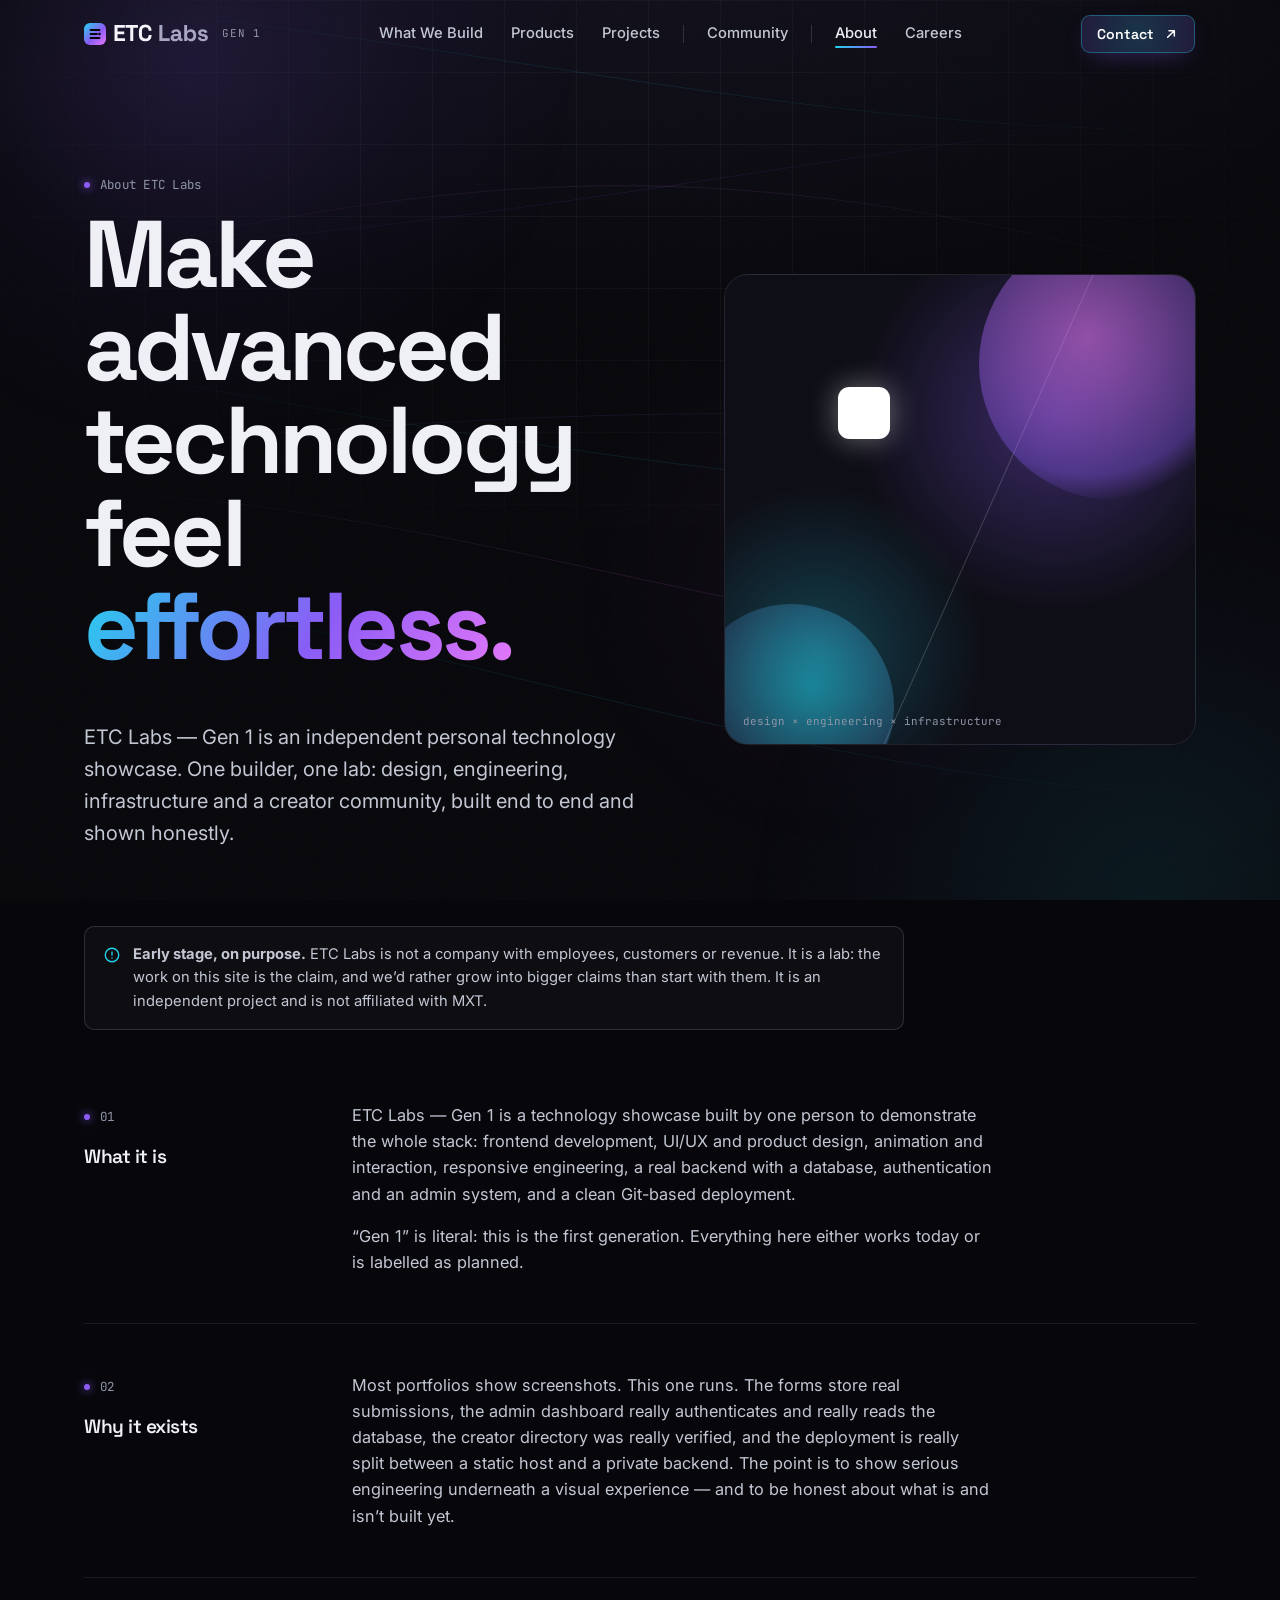
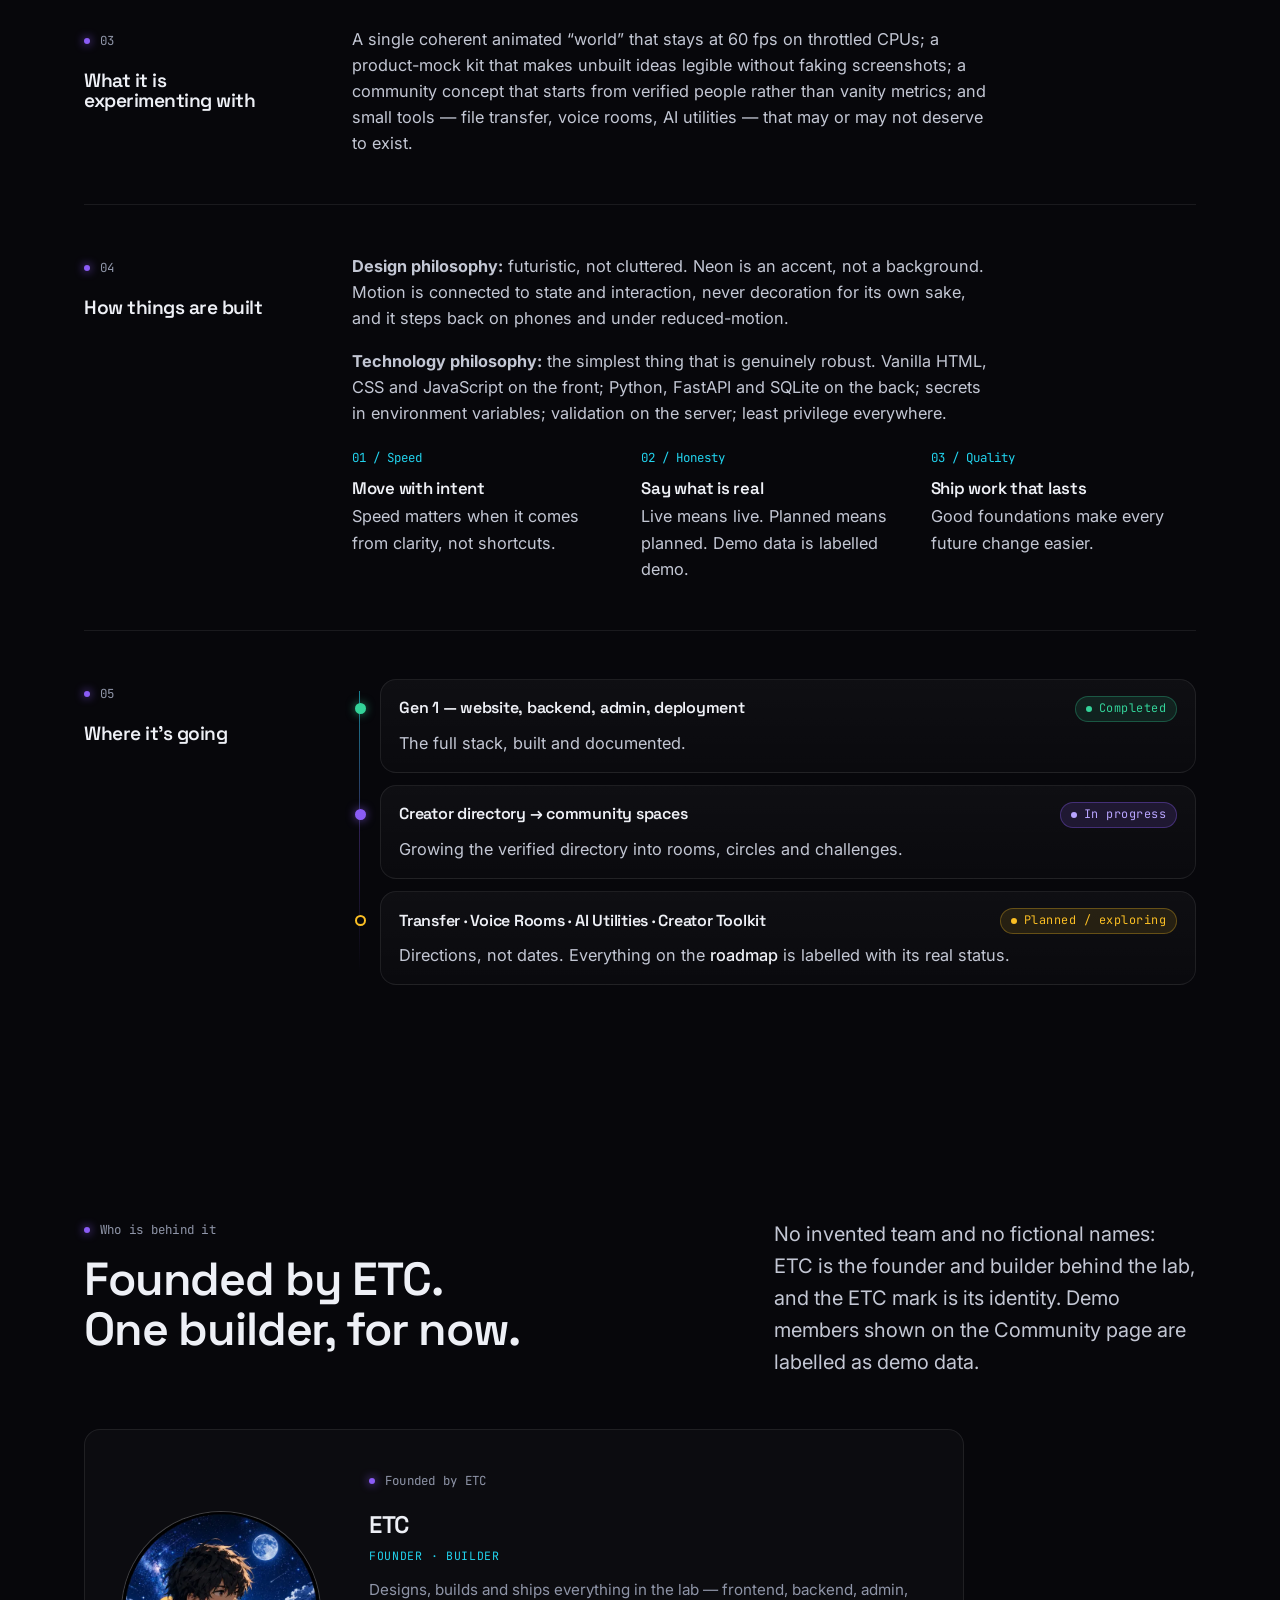
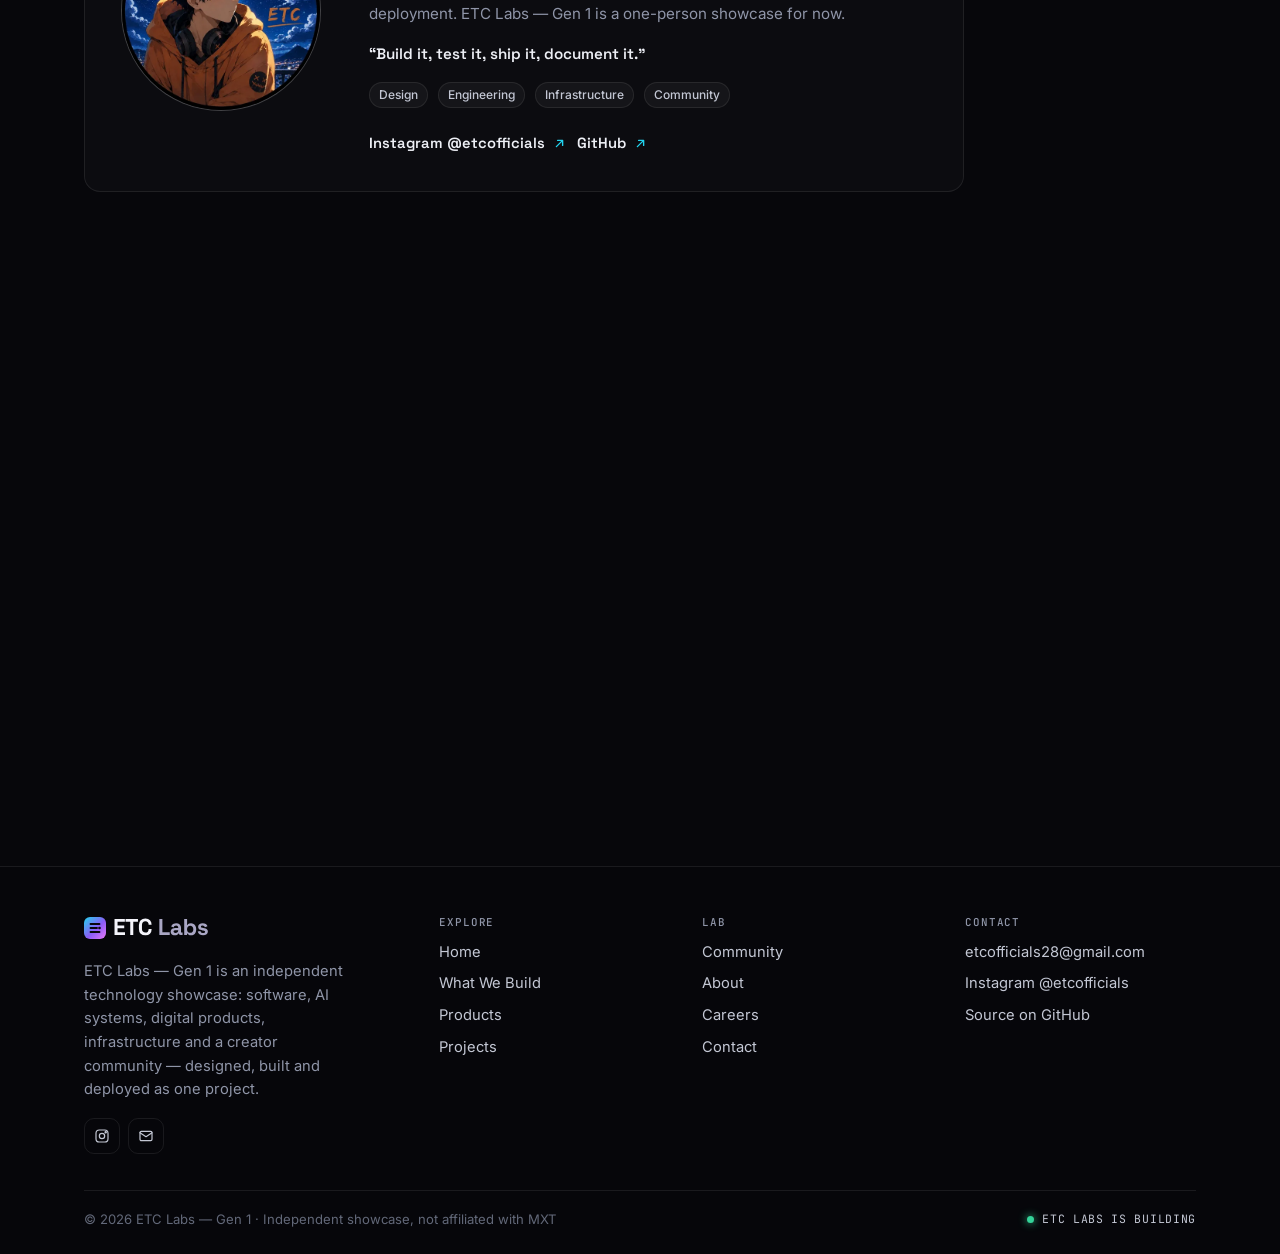
==== commit 5c4f13b1: "Creator directory: 10 verified creators with self-hosted avatars; About: official ETC founder mark; " ====
--- a/public/about.html
+++ b/public/about.html
@@ -41,7 +41,7 @@
       <div class="story" data-reveal><div class="side"><span class="kicker">04</span><h2>How things are built</h2></div><div class="body"><p><strong>Design philosophy:</strong> futuristic, not cluttered. Neon is an accent, not a background. Motion is connected to state and interaction, never decoration for its own sake, and it steps back on phones and under reduced-motion.</p><p><strong>Technology philosophy:</strong> the simplest thing that is genuinely robust. Vanilla HTML, CSS and JavaScript on the front; Python, FastAPI and SQLite on the back; secrets in environment variables; validation on the server; least privilege everywhere.</p><div class="principles" id="principles"></div></div></div>
       <div class="story" data-reveal><div class="side"><span class="kicker">05</span><h2>Where it&rsquo;s going</h2></div><div class="body"><div class="timeline"><div class="tl-item" data-status="done"><div class="panel" style="padding:16px 18px"><div class="tl-meta"><h3 style="font-size:1rem;margin:0">Gen 1 &mdash; website, backend, admin, deployment</h3><span class="badge badge-done">Completed</span></div><p class="small muted">The full stack, built and documented.</p></div></div><div class="tl-item" data-status="progress"><div class="panel" style="padding:16px 18px"><div class="tl-meta"><h3 style="font-size:1rem;margin:0">Creator directory &rarr; community spaces</h3><span class="badge badge-progress">In progress</span></div><p class="small muted">Growing the verified directory into rooms, circles and challenges.</p></div></div><div class="tl-item" data-status="planned"><div class="panel" style="padding:16px 18px"><div class="tl-meta"><h3 style="font-size:1rem;margin:0">Transfer &middot; Voice Rooms &middot; AI Utilities &middot; Creator Toolkit</h3><span class="badge badge-planned">Planned / exploring</span></div><p class="small muted">Directions, not dates. Everything on the <a class="link" href="products.html#roadmap">roadmap</a> is labelled with its real status.</p></div></div></div></div></div>
     </div></section>
-    <section class="section" id="who" data-tone="cyan" aria-labelledby="team-title"><div class="container"><div class="head split-head"><div><span class="kicker" data-reveal>Who is behind it</span><h2 id="team-title" data-reveal style="--i:1">One builder, for now.</h2></div><p class="lead" data-reveal style="--i:2">No invented team. ETC Labs — Gen 1 is designed, built, tested, deployed and documented by one person.</p></div><div class="team-grid" id="team"></div></div></section>
+    <section class="section" id="who" data-tone="cyan" aria-labelledby="team-title"><div class="container"><div class="head split-head"><div><span class="kicker" data-reveal>Who is behind it</span><h2 id="team-title" data-reveal style="--i:1">Founded by ETC. One builder, for now.</h2></div><p class="lead" data-reveal style="--i:2">No invented team and no fictional names: ETC is the founder and builder behind the lab, and the ETC mark is its identity. Demo members shown on the Community page are labelled as demo data.</p></div><div id="founder"></div></div></section>
     <section class="section" data-tone="violet" aria-labelledby="cta-title"><div class="container"><div class="cta-band" data-reveal="scale"><div><h2 id="cta-title">Want to build with the lab — or have it build for you?</h2><p class="lead">Projects, collaborations and applications all start with one message.</p></div><div class="actions"><a class="btn btn-primary solid lg" href="contact.html">Contact ETC Labs <svg class="arrow" viewBox="0 0 24 24" fill="none" stroke="currentColor" stroke-width="2.2" stroke-linecap="round" stroke-linejoin="round"><path d="M7 17 17 7M9 7h8v8"/></svg></a><a class="btn btn-secondary lg" href="careers.html">Open roles</a></div></div></div></section>
   </main>
   <etc-footer></etc-footer>
--- a/public/assets/css/components.css
+++ b/public/assets/css/components.css
@@ -193,7 +193,7 @@
 .board-head { display: flex; justify-content: space-between; align-items: center; gap: 12px; padding: 14px 20px; border-bottom: 1px solid var(--line); flex-wrap: wrap; }
 .board-row { display: grid; grid-template-columns: 56px minmax(0, 1fr) 140px 120px; gap: 16px; align-items: center; padding: 14px 20px; border-bottom: 1px solid var(--line); transition: background var(--t-fast); }
 .board-row:last-child { border-bottom: 0; }
-.board-row.head { padding: 8px 20px; font-family: var(--font-mono); font-size: 0.68rem; letter-spacing: 0.06em; text-transform: uppercase; color: var(--muted-2); }
+.board-row.head { margin: 0; padding: 8px 20px; font-family: var(--font-mono); font-size: 0.68rem; letter-spacing: 0.06em; text-transform: uppercase; color: var(--muted-2); }
 .board-row:not(.head):hover { background: rgba(255, 255, 255, 0.03); }
 .board-row.top { box-shadow: inset 3px 0 0 var(--cyan); }
 .rank { font-family: var(--font-mono); font-weight: 600; color: var(--text-2); }
@@ -295,3 +295,13 @@
 .board-row .creator > span:last-child { display: grid; min-width: 0; }
 .board-row .name { font-weight: 600; color: var(--text); overflow: hidden; text-overflow: ellipsis; white-space: nowrap; }
 .board-row .handle { font-family: var(--font-mono); font-size: 0.72rem; color: var(--muted); overflow: hidden; text-overflow: ellipsis; white-space: nowrap; }
+
+/* mock: world background */
+.mock .worldp { position: relative; height: 110px; border-radius: 10px; overflow: hidden; background: #0b0b12; border: 1px solid var(--line); margin-top: 10px; }
+.mock .worldp i { position: absolute; border-radius: 50%; filter: blur(18px); opacity: 0.8; }
+.mock .worldp .l1 { width: 120px; height: 120px; left: -20px; top: -30px; background: rgba(139, 92, 246, 0.7); animation: mock-drift 6s ease-in-out infinite alternate; }
+.mock .worldp .l2 { width: 110px; height: 110px; right: -10px; bottom: -40px; background: rgba(34, 211, 238, 0.55); animation: mock-drift 7s ease-in-out infinite alternate-reverse; }
+.mock .worldp .g { inset: 0; border-radius: 0; filter: none; opacity: 0.35; background-image: linear-gradient(rgba(255,255,255,.08) 1px, transparent 1px), linear-gradient(90deg, rgba(255,255,255,.08) 1px, transparent 1px); background-size: 22px 22px; }
+.mock .worldp span { position: absolute; left: 10px; bottom: 8px; font-family: var(--font-mono); font-size: 0.62rem; color: var(--muted); }
+@keyframes mock-drift { to { transform: translate(14px, 10px); } }
+@media (prefers-reduced-motion: reduce) { .mock .worldp i { animation: none; } }
--- a/public/assets/css/pages.css
+++ b/public/assets/css/pages.css
@@ -294,3 +294,19 @@
 .contact-layout.single { grid-template-columns: minmax(0, 1fr); max-width: 880px; }
 .channels { max-width: 440px; width: 100%; justify-self: end; }
 @media (max-width: 899px) { .channels { justify-self: stretch; max-width: none; } }
+
+/* ---------- About: founder card (the ETC mark is the founder's identity) ---------- */
+.founder { display: grid; grid-template-columns: 200px minmax(0, 1fr); gap: clamp(24px, 4vw, 48px); align-items: center; padding: clamp(22px, 3vw, 36px); border-radius: var(--r-lg); border: 1px solid var(--line); background: rgba(255, 255, 255, 0.025); max-width: 880px; }
+.founder-mark { position: relative; width: 200px; aspect-ratio: 1; border-radius: 50%; overflow: hidden; background: #07070b; border: 1px solid var(--line-hi); transition: transform var(--t-base), border-color var(--t-base); }
+.founder-mark::after { content: ""; position: absolute; inset: -1px; border-radius: 50%; box-shadow: inset 0 0 0 1px rgba(255, 255, 255, 0.06); pointer-events: none; }
+.founder-mark img { display: block; width: 100%; height: 100%; object-fit: cover; }
+.founder:hover .founder-mark { transform: scale(1.02); border-color: rgba(var(--cyan-rgb), 0.45); }
+.founder-mark.broken { display: grid; place-items: center; background: var(--g-violet-magenta); }
+.founder-mark.broken img { display: none; }
+.founder-mark.broken::before { content: "ETC"; font-family: var(--font-display); font-weight: 700; font-size: 2rem; color: #fff; }
+.founder-body h3 { margin: 4px 0 2px; font-size: 1.5rem; }
+.founder-body .role { color: var(--cyan); font-family: var(--font-mono); font-size: 0.72rem; letter-spacing: 0.06em; text-transform: uppercase; }
+.founder-body p { color: var(--muted); font-size: 0.95rem; margin-top: 10px; }
+.founder-body .team-quote { color: var(--text-2); }
+@media (max-width: 719px) { .founder { grid-template-columns: minmax(0, 1fr); text-align: left; } .founder-mark { width: 148px; } }
+@media (prefers-reduced-motion: reduce) { .founder:hover .founder-mark { transform: none; } }
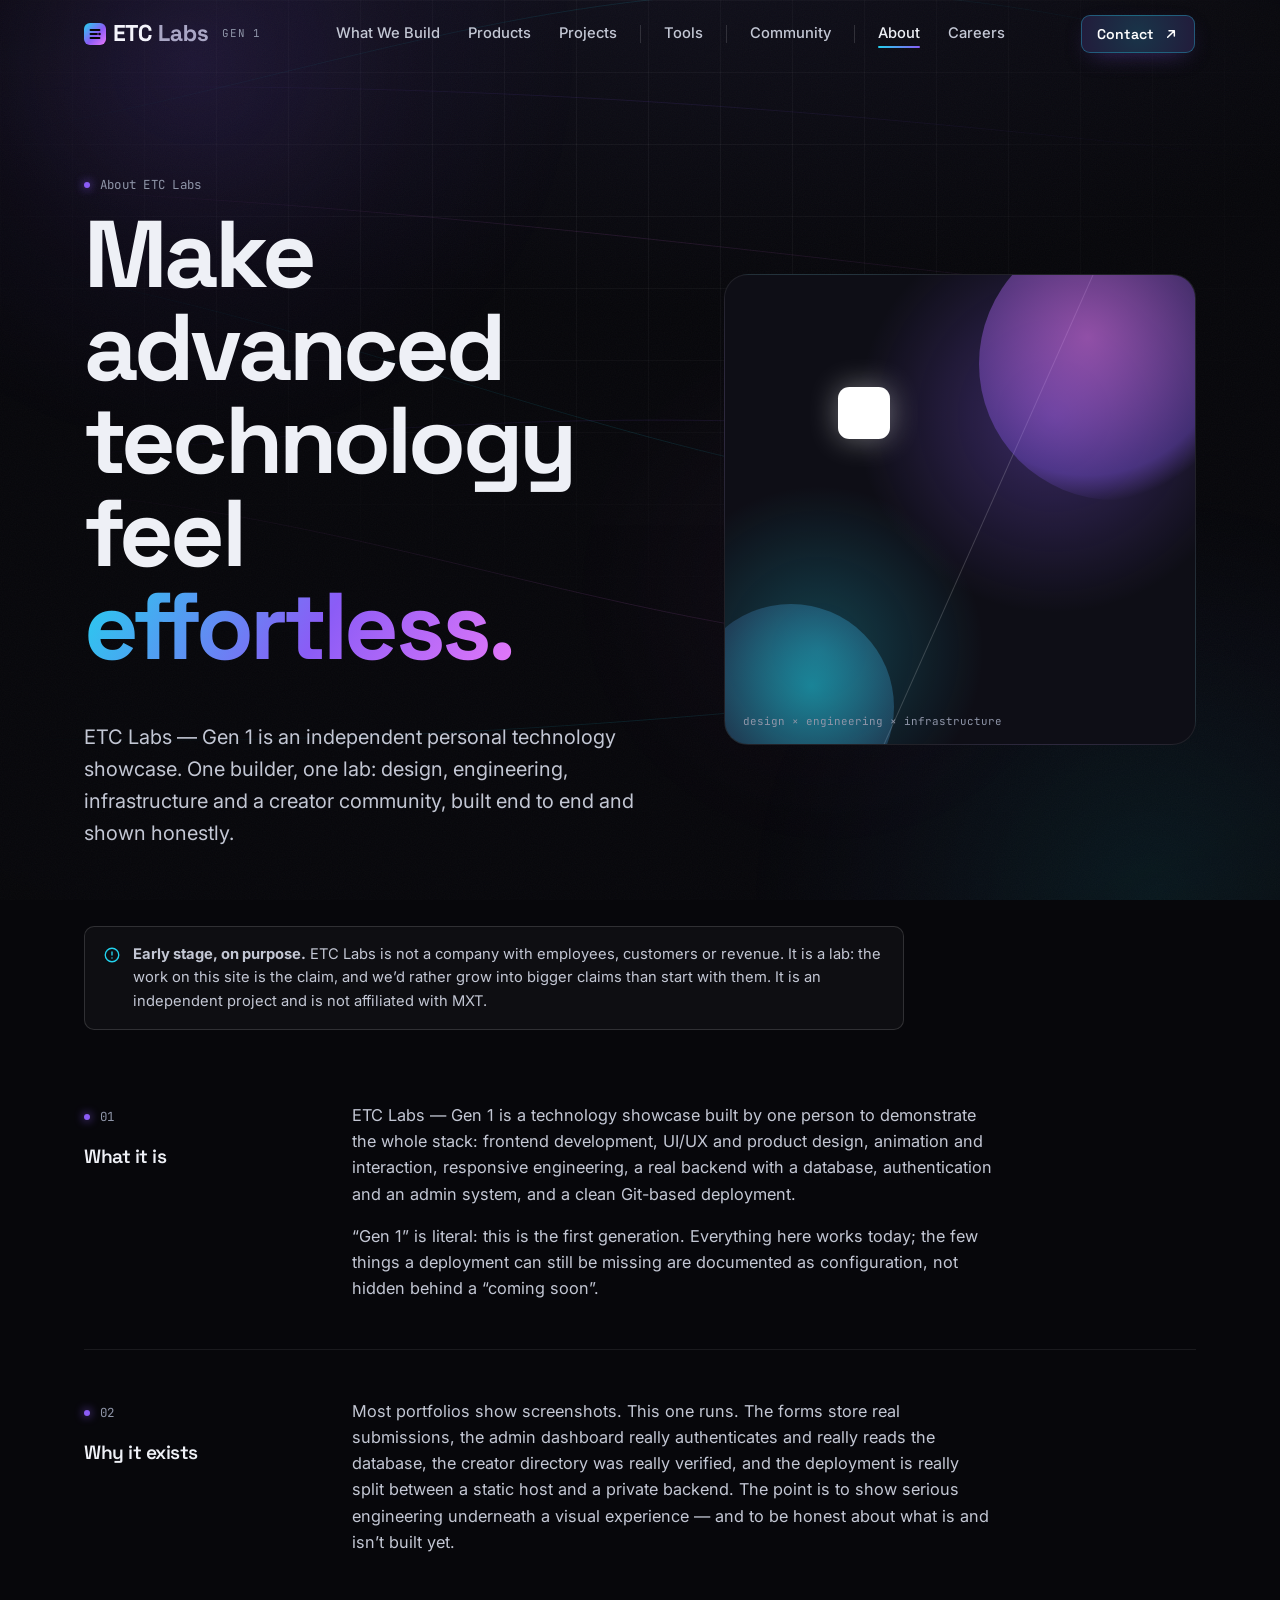
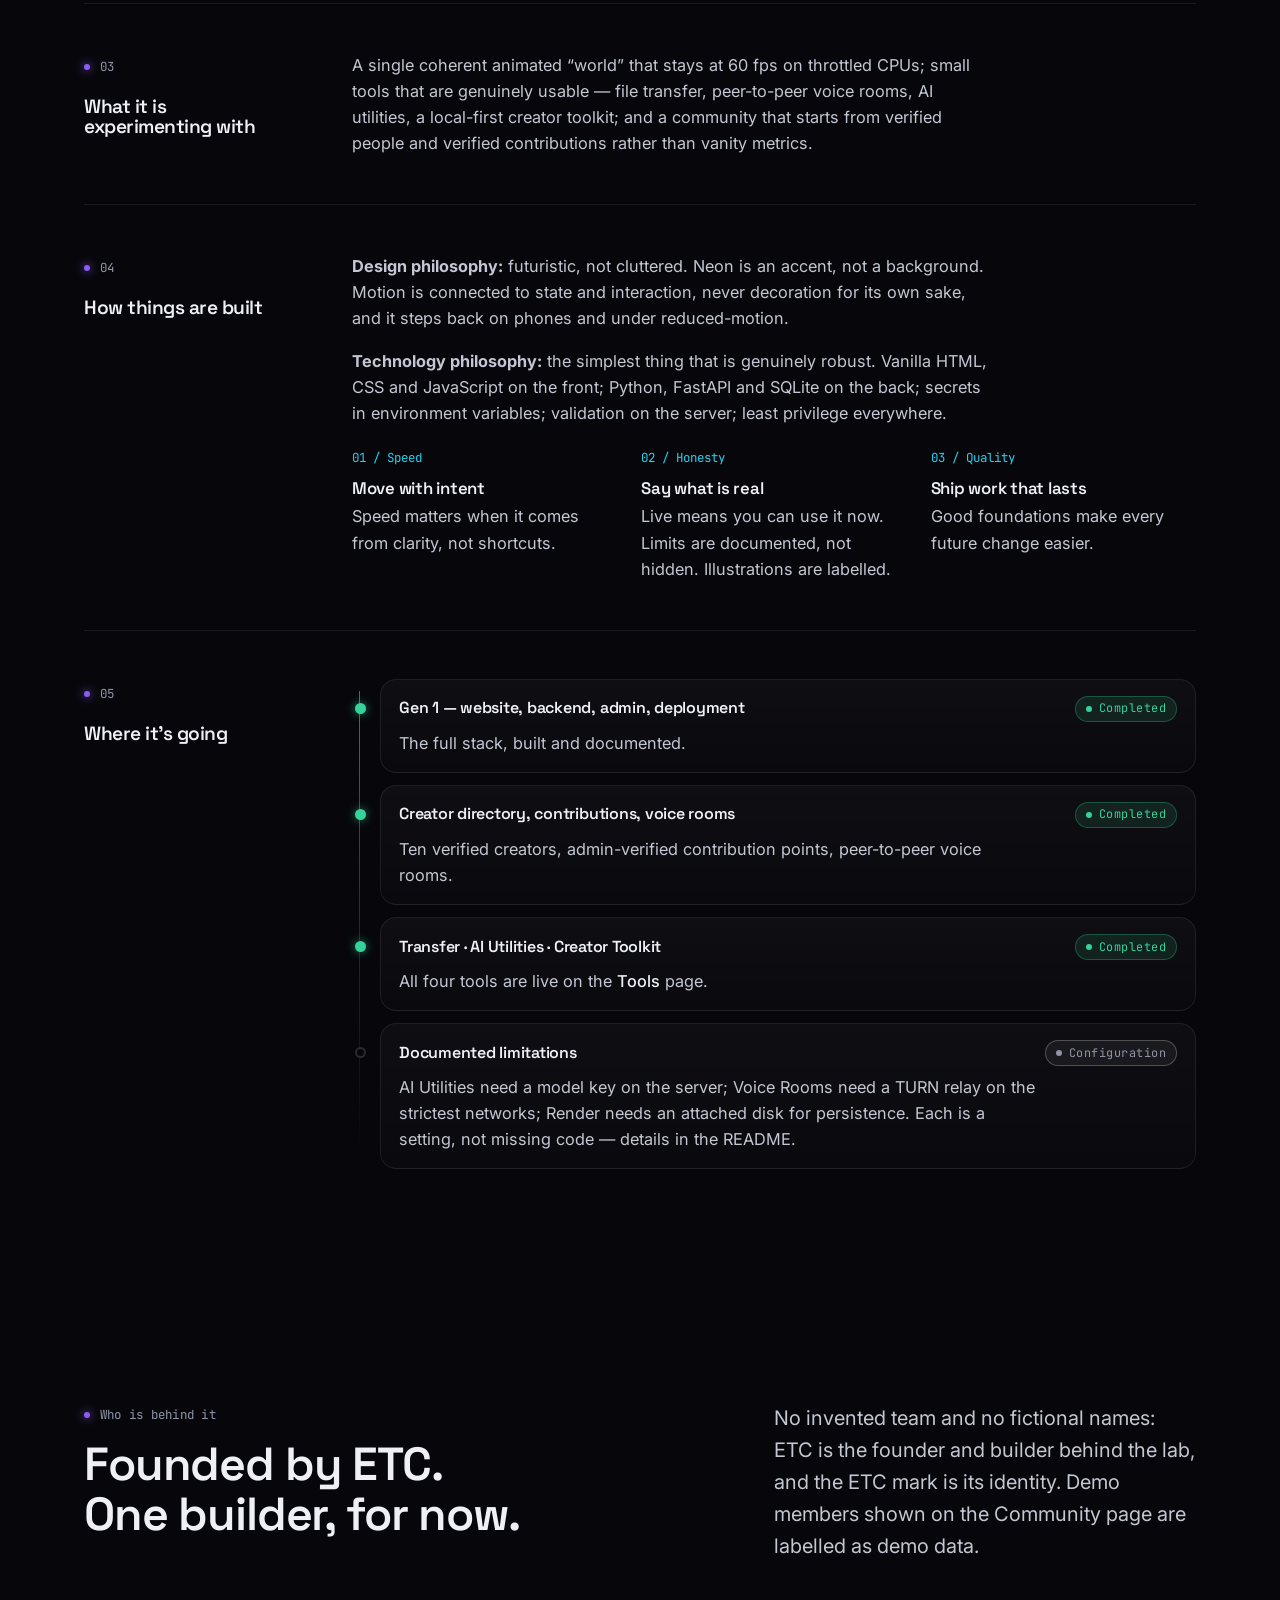
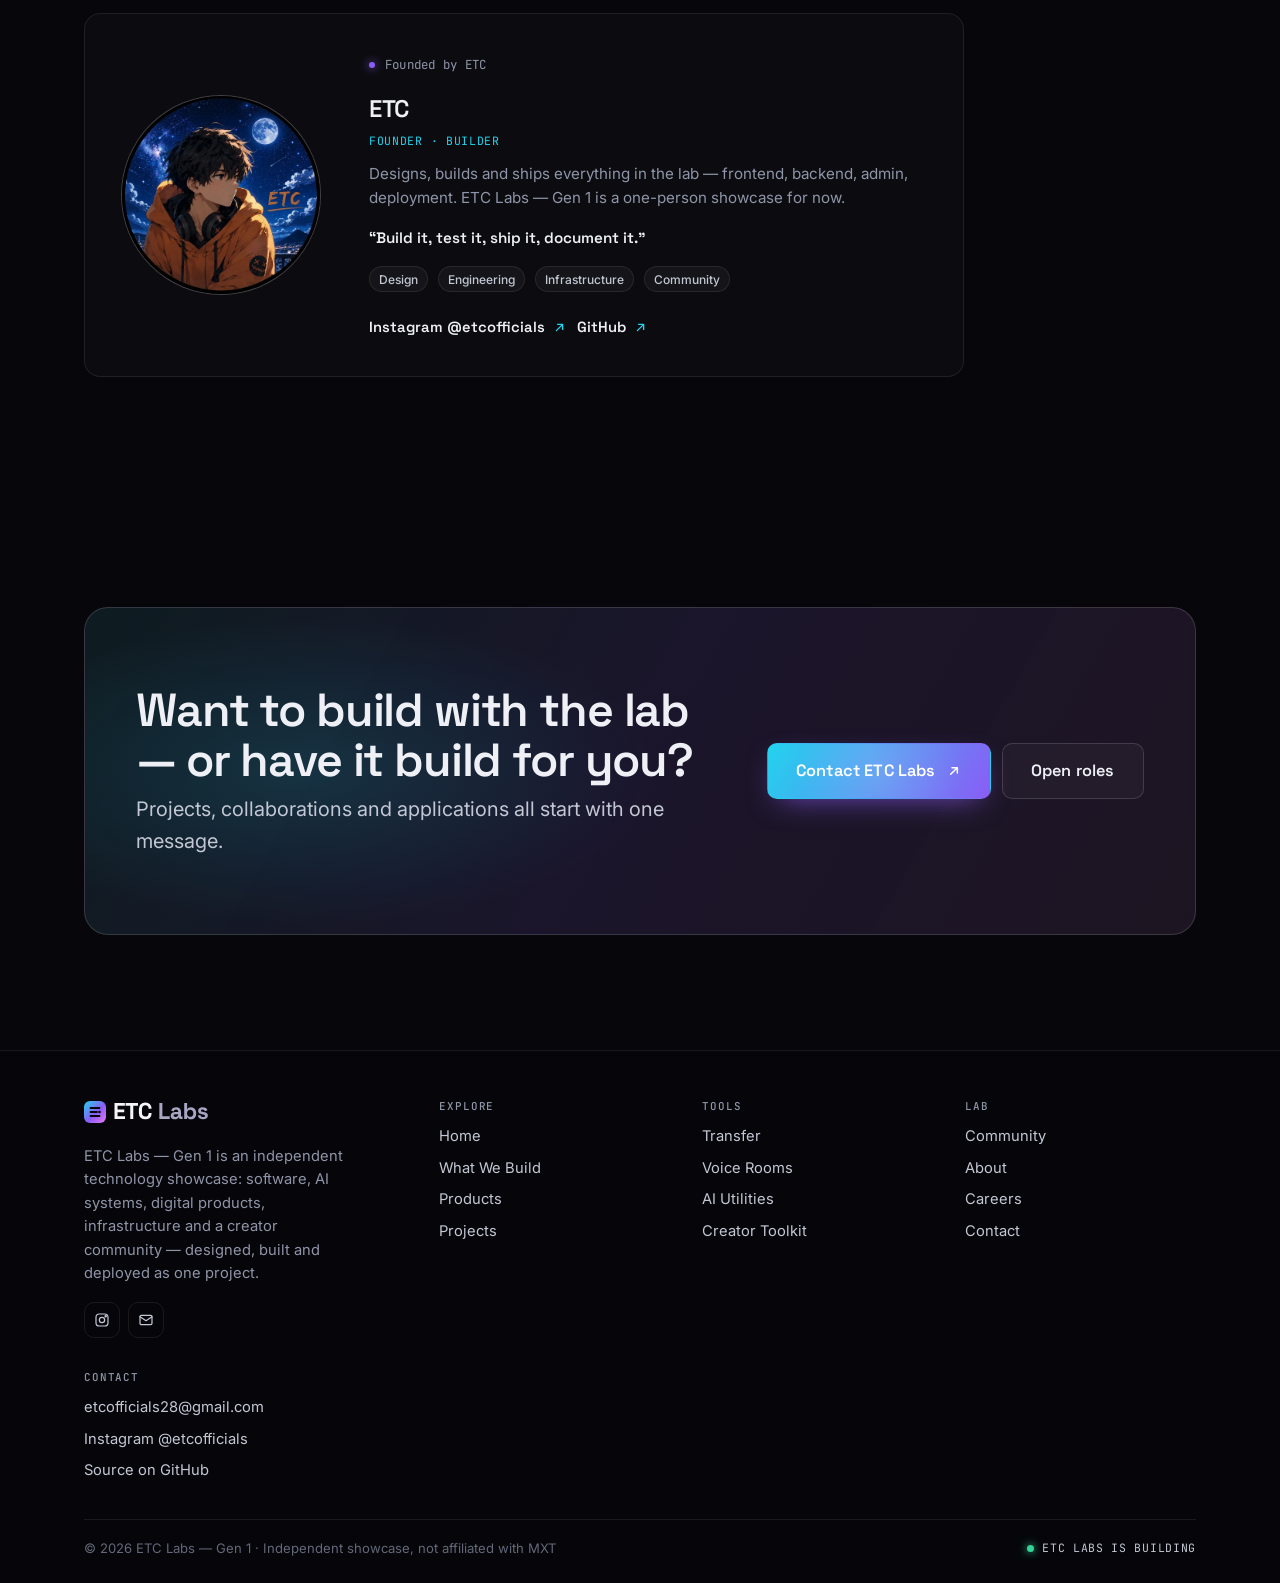
==== commit e15b06e1: "Gen 1 completion: every product live (Transfer, Voice Rooms, AI Utilities, Creator Toolkit), contrib" ====
--- a/public/about.html
+++ b/public/about.html
@@ -23,6 +23,7 @@
   <link rel="stylesheet" href="assets/css/world.css">
   <link rel="stylesheet" href="assets/css/components.css">
   <link rel="stylesheet" href="assets/css/pages.css">
+  <link rel="stylesheet" href="assets/css/mobile.css">
 </head>
 <body data-page="about" class="is-entering">
   <a class="skip-link" href="#main">Skip to content</a>
@@ -35,11 +36,11 @@
     </div></div></section>
     <section class="section flush" data-tone="violet" aria-label="The ETC Labs story"><div class="container">
       <div class="stage-note" data-reveal style="max-width:820px;margin-bottom:clamp(40px,6vw,72px)"><svg viewBox="0 0 24 24" fill="none" stroke="currentColor" stroke-width="1.8" stroke-linecap="round" stroke-linejoin="round"><circle cx="12" cy="12" r="9"/><path d="M12 8v4M12 16h.01"/></svg><div><strong>Early stage, on purpose.</strong> ETC Labs is not a company with employees, customers or revenue. It is a lab: the work on this site is the claim, and we&rsquo;d rather grow into bigger claims than start with them. It is an independent project and is not affiliated with MXT.</div></div>
-      <div class="story" data-reveal><div class="side"><span class="kicker">01</span><h2>What it is</h2></div><div class="body"><p>ETC Labs &mdash; Gen 1 is a technology showcase built by one person to demonstrate the whole stack: frontend development, UI/UX and product design, animation and interaction, responsive engineering, a real backend with a database, authentication and an admin system, and a clean Git-based deployment.</p><p>&ldquo;Gen 1&rdquo; is literal: this is the first generation. Everything here either works today or is labelled as planned.</p></div></div>
+      <div class="story" data-reveal><div class="side"><span class="kicker">01</span><h2>What it is</h2></div><div class="body"><p>ETC Labs &mdash; Gen 1 is a technology showcase built by one person to demonstrate the whole stack: frontend development, UI/UX and product design, animation and interaction, responsive engineering, a real backend with a database, authentication and an admin system, and a clean Git-based deployment.</p><p>&ldquo;Gen 1&rdquo; is literal: this is the first generation. Everything here works today; the few things a deployment can still be missing are documented as configuration, not hidden behind a &ldquo;coming soon&rdquo;.</p></div></div>
       <div class="story" data-reveal><div class="side"><span class="kicker">02</span><h2>Why it exists</h2></div><div class="body"><p>Most portfolios show screenshots. This one runs. The forms store real submissions, the admin dashboard really authenticates and really reads the database, the creator directory was really verified, and the deployment is really split between a static host and a private backend. The point is to show serious engineering underneath a visual experience &mdash; and to be honest about what is and isn&rsquo;t built yet.</p></div></div>
-      <div class="story" data-reveal><div class="side"><span class="kicker">03</span><h2>What it is experimenting with</h2></div><div class="body"><p>A single coherent animated &ldquo;world&rdquo; that stays at 60 fps on throttled CPUs; a product-mock kit that makes unbuilt ideas legible without faking screenshots; a community concept that starts from verified people rather than vanity metrics; and small tools &mdash; file transfer, voice rooms, AI utilities &mdash; that may or may not deserve to exist.</p></div></div>
+      <div class="story" data-reveal><div class="side"><span class="kicker">03</span><h2>What it is experimenting with</h2></div><div class="body"><p>A single coherent animated &ldquo;world&rdquo; that stays at 60 fps on throttled CPUs; small tools that are genuinely usable &mdash; file transfer, peer-to-peer voice rooms, AI utilities, a local-first creator toolkit; and a community that starts from verified people and verified contributions rather than vanity metrics.</p></div></div>
       <div class="story" data-reveal><div class="side"><span class="kicker">04</span><h2>How things are built</h2></div><div class="body"><p><strong>Design philosophy:</strong> futuristic, not cluttered. Neon is an accent, not a background. Motion is connected to state and interaction, never decoration for its own sake, and it steps back on phones and under reduced-motion.</p><p><strong>Technology philosophy:</strong> the simplest thing that is genuinely robust. Vanilla HTML, CSS and JavaScript on the front; Python, FastAPI and SQLite on the back; secrets in environment variables; validation on the server; least privilege everywhere.</p><div class="principles" id="principles"></div></div></div>
-      <div class="story" data-reveal><div class="side"><span class="kicker">05</span><h2>Where it&rsquo;s going</h2></div><div class="body"><div class="timeline"><div class="tl-item" data-status="done"><div class="panel" style="padding:16px 18px"><div class="tl-meta"><h3 style="font-size:1rem;margin:0">Gen 1 &mdash; website, backend, admin, deployment</h3><span class="badge badge-done">Completed</span></div><p class="small muted">The full stack, built and documented.</p></div></div><div class="tl-item" data-status="progress"><div class="panel" style="padding:16px 18px"><div class="tl-meta"><h3 style="font-size:1rem;margin:0">Creator directory &rarr; community spaces</h3><span class="badge badge-progress">In progress</span></div><p class="small muted">Growing the verified directory into rooms, circles and challenges.</p></div></div><div class="tl-item" data-status="planned"><div class="panel" style="padding:16px 18px"><div class="tl-meta"><h3 style="font-size:1rem;margin:0">Transfer &middot; Voice Rooms &middot; AI Utilities &middot; Creator Toolkit</h3><span class="badge badge-planned">Planned / exploring</span></div><p class="small muted">Directions, not dates. Everything on the <a class="link" href="products.html#roadmap">roadmap</a> is labelled with its real status.</p></div></div></div></div></div>
+      <div class="story" data-reveal><div class="side"><span class="kicker">05</span><h2>Where it&rsquo;s going</h2></div><div class="body"><div class="timeline"><div class="tl-item" data-status="done"><div class="panel" style="padding:16px 18px"><div class="tl-meta"><h3 style="font-size:1rem;margin:0">Gen 1 &mdash; website, backend, admin, deployment</h3><span class="badge badge-done">Completed</span></div><p class="small muted">The full stack, built and documented.</p></div></div><div class="tl-item" data-status="done"><div class="panel" style="padding:16px 18px"><div class="tl-meta"><h3 style="font-size:1rem;margin:0">Creator directory, contributions, voice rooms</h3><span class="badge badge-done">Completed</span></div><p class="small muted">Ten verified creators, admin-verified contribution points, peer-to-peer voice rooms.</p></div></div><div class="tl-item" data-status="done"><div class="panel" style="padding:16px 18px"><div class="tl-meta"><h3 style="font-size:1rem;margin:0">Transfer &middot; AI Utilities &middot; Creator Toolkit</h3><span class="badge badge-done">Completed</span></div><p class="small muted">All four tools are live on the <a class="link" href="tools.html">Tools</a> page.</p></div></div><div class="tl-item" data-status="limit"><div class="panel" style="padding:16px 18px"><div class="tl-meta"><h3 style="font-size:1rem;margin:0">Documented limitations</h3><span class="badge badge-limit">Configuration</span></div><p class="small muted">AI Utilities need a model key on the server; Voice Rooms need a TURN relay on the strictest networks; Render needs an attached disk for persistence. Each is a setting, not missing code &mdash; details in the README.</p></div></div></div></div></div>
     </div></section>
     <section class="section" id="who" data-tone="cyan" aria-labelledby="team-title"><div class="container"><div class="head split-head"><div><span class="kicker" data-reveal>Who is behind it</span><h2 id="team-title" data-reveal style="--i:1">Founded by ETC. One builder, for now.</h2></div><p class="lead" data-reveal style="--i:2">No invented team and no fictional names: ETC is the founder and builder behind the lab, and the ETC mark is its identity. Demo members shown on the Community page are labelled as demo data.</p></div><div id="founder"></div></div></section>
     <section class="section" data-tone="violet" aria-labelledby="cta-title"><div class="container"><div class="cta-band" data-reveal="scale"><div><h2 id="cta-title">Want to build with the lab — or have it build for you?</h2><p class="lead">Projects, collaborations and applications all start with one message.</p></div><div class="actions"><a class="btn btn-primary solid lg" href="contact.html">Contact ETC Labs <svg class="arrow" viewBox="0 0 24 24" fill="none" stroke="currentColor" stroke-width="2.2" stroke-linecap="round" stroke-linejoin="round"><path d="M7 17 17 7M9 7h8v8"/></svg></a><a class="btn btn-secondary lg" href="careers.html">Open roles</a></div></div></div></section>
@@ -50,5 +51,6 @@
   <script src="assets/js/world.js"></script>
   <script src="assets/js/ui.js"></script>
   <script src="assets/js/pages.js"></script>
+  <script src="assets/js/touch.js"></script>
 </body>
 </html>
--- a/public/assets/css/components.css
+++ b/public/assets/css/components.css
@@ -95,6 +95,7 @@
 .badge-live, .badge-done { color: var(--green); background: rgba(var(--green-rgb), 0.1); border-color: rgba(var(--green-rgb), 0.3); }
 .badge-live::before { box-shadow: 0 0 8px var(--green); animation: breathe 3.2s ease-in-out infinite; }
 .badge-dev, .badge-progress { color: #b8a4ff; background: rgba(var(--violet-rgb), 0.14); border-color: rgba(var(--violet-rgb), 0.35); }
+.badge-limit { color: var(--muted); background: rgba(255, 255, 255, 0.05); border-color: var(--line-hi); }
 .badge-exploring, .badge-planned { color: var(--amber); background: rgba(251, 191, 36, 0.1); border-color: rgba(251, 191, 36, 0.3); }
 .badge-demo { color: var(--magenta); background: rgba(var(--magenta-rgb), 0.12); border-color: rgba(var(--magenta-rgb), 0.35); }
 .badge-neutral::before { display: none; }
@@ -191,7 +192,7 @@
 /* ---------- Leaderboard ---------- */
 .board { border-radius: var(--r-lg); border: 1px solid var(--line); background: rgba(255, 255, 255, 0.025); overflow: hidden; }
 .board-head { display: flex; justify-content: space-between; align-items: center; gap: 12px; padding: 14px 20px; border-bottom: 1px solid var(--line); flex-wrap: wrap; }
-.board-row { display: grid; grid-template-columns: 56px minmax(0, 1fr) 140px 120px; gap: 16px; align-items: center; padding: 14px 20px; border-bottom: 1px solid var(--line); transition: background var(--t-fast); }
+.board-row { display: grid; grid-template-columns: 56px minmax(0, 1fr) 130px 120px 120px; gap: 16px; align-items: center; padding: 14px 20px; border-bottom: 1px solid var(--line); transition: background var(--t-fast); }
 .board-row:last-child { border-bottom: 0; }
 .board-row.head { margin: 0; padding: 8px 20px; font-family: var(--font-mono); font-size: 0.68rem; letter-spacing: 0.06em; text-transform: uppercase; color: var(--muted-2); }
 .board-row:not(.head):hover { background: rgba(255, 255, 255, 0.03); }
@@ -202,7 +203,7 @@
 .avatar { flex: none; width: 40px; height: 40px; border-radius: 50%; display: inline-flex; align-items: center; justify-content: center; font-family: var(--font-display); font-weight: 700; color: #fff; font-size: 0.95rem; background: var(--g-violet-magenta); }
 .avatar.lg { width: 72px; height: 72px; font-size: 1.4rem; }
 .stat { font-weight: 600; } .stat small { display: block; color: var(--muted); font-weight: 400; font-size: 0.76rem; }
-@media (max-width: 719px) { .board-row { grid-template-columns: 40px minmax(0, 1fr); grid-template-areas: "rank creator" "stat action"; row-gap: 8px; } .board-row.head { display: none; } .board-row .rank { grid-area: rank; } .board-row .creator { grid-area: creator; } .board-row .stat { grid-area: stat; } .board-row .action { grid-area: action; justify-self: end; } }
+@media (max-width: 719px) { .board-row { grid-template-columns: 40px minmax(0, 1fr) auto; grid-template-areas: "rank creator creator" "stat pts action"; row-gap: 8px; } .board-row .pts { grid-area: pts; } .board-row.head { display: none; } .board-row .rank { grid-area: rank; } .board-row .creator { grid-area: creator; } .board-row .stat { grid-area: stat; } .board-row .action { grid-area: action; justify-self: end; } }
 
 /* ---------- List + detail (services, roles) ---------- */
 .ld { display: grid; grid-template-columns: 320px minmax(0, 1fr); gap: clamp(24px, 4vw, 56px); align-items: start; }
@@ -305,3 +306,23 @@
 .mock .worldp span { position: absolute; left: 10px; bottom: 8px; font-family: var(--font-mono); font-size: 0.62rem; color: var(--muted); }
 @keyframes mock-drift { to { transform: translate(14px, 10px); } }
 @media (prefers-reduced-motion: reduce) { .mock .worldp i { animation: none; } }
+
+/* ---------- Expandable cards (touch-first) ---------- */
+.expand-toggle { display: none; align-items: center; gap: 6px; margin-top: 10px; padding: 8px 0; font-family: var(--font-mono); font-size: 0.72rem; letter-spacing: 0.06em; text-transform: uppercase; color: var(--cyan); background: none; border: 0; min-height: 40px; }
+.expand-toggle .arrow { width: 14px; height: 14px; transition: transform var(--t-fast); }
+[data-expand].open .expand-toggle .arrow { transform: rotate(90deg); }
+@media (max-width: 719px) {
+  .expand-toggle { display: inline-flex; }
+  [data-expand] .expandable { overflow: hidden; max-height: 0; opacity: 0; transition: max-height var(--t-base) ease, opacity var(--t-base); }
+  [data-expand].open .expandable { max-height: 900px; opacity: 1; }
+}
+.feature-grid a { color: inherit; display: block; }
+.feature-grid a:hover h3 { color: var(--cyan); }
+.badge.live-pulse::before { content: ""; width: 6px; height: 6px; border-radius: 50%; background: currentColor; margin-right: 6px; animation: breathe 3.2s ease-in-out infinite; }
+@media (prefers-reduced-motion: reduce) { .badge.live-pulse::before { animation: none; } }
+
+.board-head { gap: 10px; }
+.board-sort { display: flex; gap: 6px; margin-left: auto; }
+.board-sort .filter-btn { min-height: 34px; padding: 0 12px; font-size: 0.78rem; }
+.board-sort .filter-btn[disabled] { opacity: 0.5; cursor: not-allowed; }
+@media (max-width: 719px) { .board-sort { margin-left: 0; width: 100%; } .board-sort .filter-btn { flex: 1; } }
--- a/public/assets/css/pages.css
+++ b/public/assets/css/pages.css
@@ -310,3 +310,84 @@
 .founder-body .team-quote { color: var(--text-2); }
 @media (max-width: 719px) { .founder { grid-template-columns: minmax(0, 1fr); text-align: left; } .founder-mark { width: 148px; } }
 @media (prefers-reduced-motion: reduce) { .founder:hover .founder-mark { transform: none; } }
+
+/* ---------- TOOLS (hub + Transfer · Voice · AI · Toolkit) ---------- */
+.tool-grid { display: grid; grid-template-columns: repeat(2, minmax(0, 1fr)); gap: 16px; }
+.tool-card { position: relative; display: grid; gap: 10px; padding: 24px; border-radius: var(--r-lg); border: 1px solid var(--line); background: rgba(255, 255, 255, 0.025); color: inherit; transition: border-color var(--t-fast), transform var(--t-fast), background var(--t-fast); }
+.tool-card:hover, .tool-card:active { border-color: rgba(var(--cyan-rgb), 0.4); background: rgba(255, 255, 255, 0.04); }
+.tool-card:active { transform: scale(0.99); }
+.tool-card .badge { position: absolute; top: 18px; right: 18px; }
+.tool-card .icon { width: 40px; height: 40px; border-radius: var(--r-md); display: grid; place-items: center; background: rgba(var(--tone-rgb), 0.14); color: var(--cyan); }
+.tool-card .icon svg { width: 20px; height: 20px; }
+.tool-card h2 { font-size: 1.25rem; margin: 4px 0 0; }
+.tool-card p { color: var(--muted); font-size: 0.95rem; }
+@media (max-width: 719px) { .tool-grid { grid-template-columns: minmax(0, 1fr); } }
+
+.tool-panel { padding: clamp(18px, 3vw, 28px); }
+.tool-panel.wide { max-width: none; }
+.tool-state { display: none; }
+.tool-state.show { display: block; animation: fade-up 0.35s var(--ease-out); }
+.tool-state.form-success { position: static; opacity: 1; transform: none; padding: 0; }
+.tool-state.form-success:not(.show) { display: none; }
+@keyframes fade-up { from { opacity: 0; transform: translateY(6px); } to { opacity: 1; transform: none; } }
+.file-drop.big { min-height: 150px; flex-direction: column; text-align: center; justify-content: center; cursor: pointer; }
+.file-drop.big .icon { width: 44px; height: 44px; }
+.file-drop.has-file { border-color: rgba(var(--cyan-rgb), 0.5); }
+.share-row { display: flex; gap: 8px; align-items: stretch; }
+.share-row .input { flex: 1; min-width: 0; }
+.input.mono, .mono { font-family: var(--font-mono); font-size: 0.86rem; }
+.btn.danger { color: #fca5a5; border-color: rgba(239, 68, 68, 0.35); }
+.btn.danger:hover { border-color: rgba(239, 68, 68, 0.7); }
+.or { display: flex; align-items: center; gap: 12px; margin: 14px 0; color: var(--muted-2); font-family: var(--font-mono); font-size: 0.7rem; letter-spacing: 0.1em; text-transform: uppercase; }
+.or::before, .or::after { content: ""; flex: 1; height: 1px; background: var(--line); }
+.room-head { display: flex; justify-content: space-between; align-items: flex-start; gap: 12px; }
+.room-head h3 { font-size: 1.6rem; letter-spacing: 0.08em; margin: 2px 0 0; }
+.conn { display: inline-flex; align-items: center; gap: 8px; font-family: var(--font-mono); font-size: 0.72rem; color: var(--muted); padding: 6px 10px; border-radius: 999px; border: 1px solid var(--line); }
+.conn i { width: 8px; height: 8px; border-radius: 50%; background: var(--amber); animation: breathe 1.6s ease-in-out infinite; }
+.conn[data-state="ok"] i { background: var(--green); animation: none; box-shadow: 0 0 8px var(--green); }
+.conn[data-state="alone"] i { background: var(--cyan); }
+.conn[data-state="failed"] i { background: #ef4444; animation: none; }
+.peers { list-style: none; padding: 0; margin: 0; display: grid; gap: 8px; }
+.peer { display: grid; grid-template-columns: 36px minmax(0, 1fr) auto 14px; gap: 10px; align-items: center; padding: 8px 10px; border-radius: var(--r-md); border: 1px solid var(--line); background: rgba(255, 255, 255, 0.02); }
+.peer .avatar.sm { width: 36px; height: 36px; font-size: 0.85rem; }
+.peer .pname { font-weight: 600; overflow: hidden; text-overflow: ellipsis; white-space: nowrap; }
+.peer .pstate { font-family: var(--font-mono); font-size: 0.68rem; color: var(--muted); }
+.peer .level { width: 8px; height: 8px; border-radius: 50%; background: var(--line-hi); }
+.peer.connected .level { background: var(--green); box-shadow: 0 0 6px var(--green); }
+.peer.failed .level { background: #ef4444; }
+.peer.you .level { background: var(--cyan); }
+.room-controls { display: flex; gap: 10px; flex-wrap: wrap; }
+.room-controls .btn { flex: 1; min-height: 48px; }
+.ai-output { margin-top: 18px; border-top: 1px solid var(--line); padding-top: 16px; }
+.ai-output-head { display: flex; justify-content: space-between; align-items: center; gap: 10px; flex-wrap: wrap; margin-bottom: 10px; }
+.ai-output pre { white-space: pre-wrap; word-wrap: break-word; font-family: var(--font-body); font-size: 0.95rem; line-height: 1.6; color: var(--text); background: rgba(255, 255, 255, 0.03); border: 1px solid var(--line); border-radius: var(--r-md); padding: 14px 16px; max-height: 420px; overflow: auto; margin: 0; }
+.toolkit-stats { display: flex; gap: 10px; align-self: end; }
+.toolkit-stats > div { flex: 1; display: grid; gap: 2px; padding: 14px 16px; border-radius: var(--r-md); border: 1px solid var(--line); background: rgba(255, 255, 255, 0.025); text-align: center; }
+.toolkit-stats b { font-family: var(--font-display); font-size: 1.6rem; color: var(--text); }
+.toolkit-stats span { font-family: var(--font-mono); font-size: 0.68rem; letter-spacing: 0.06em; text-transform: uppercase; color: var(--muted); }
+.tabs { display: flex; gap: 6px; align-items: center; flex-wrap: wrap; border-bottom: 1px solid var(--line); padding-bottom: 12px; margin-bottom: 16px; }
+.tab { padding: 10px 14px; min-height: 40px; border-radius: 999px; border: 1px solid transparent; background: none; color: var(--muted); font-weight: 600; font-size: 0.9rem; }
+.tab[aria-selected="true"] { color: var(--text); background: rgba(255, 255, 255, 0.06); border-color: var(--line-hi); }
+.tab-spacer { flex: 1; }
+.tk-add { display: flex; gap: 8px; flex-wrap: wrap; }
+.tk-add .input { flex: 1 1 220px; min-width: 0; }
+.tk-add .input.tags { flex: 0 1 200px; }
+.tk-list { list-style: none; padding: 0; margin: 12px 0 0; display: grid; gap: 8px; }
+.tk-item { display: grid; grid-template-columns: minmax(0, 1fr) auto 36px; gap: 10px; align-items: center; padding: 10px 12px; border-radius: var(--r-md); border: 1px solid var(--line); background: rgba(255, 255, 255, 0.02); }
+.tk-item .check { display: inline-flex; }
+.tk-item:has(.check) { grid-template-columns: 24px minmax(0, 1fr) 36px; }
+.tk-item.is-done .tk-main b { text-decoration: line-through; color: var(--muted); }
+.tk-main { display: grid; gap: 4px; min-width: 0; }
+.tk-main b { overflow-wrap: anywhere; }
+.tk-tags { display: flex; gap: 4px; flex-wrap: wrap; }
+.late { color: #fca5a5; }
+.icon-btn { width: 36px; height: 36px; border-radius: var(--r-md); border: 1px solid transparent; background: none; color: var(--muted); font-size: 0.9rem; }
+.icon-btn:hover { border-color: var(--line-hi); color: var(--text); }
+.select.sm { padding: 6px 28px 6px 10px; min-height: 36px; font-size: 0.85rem; }
+.tk-piece { padding: 14px; border-radius: var(--r-md); border: 1px solid var(--line); background: rgba(255, 255, 255, 0.02); margin-top: 12px; }
+.tk-piece-head { display: flex; align-items: center; gap: 10px; margin-bottom: 8px; }
+.tk-piece-head b { flex: 1; min-width: 0; overflow-wrap: anywhere; }
+.tk-steps { list-style: none; padding: 0; margin: 12px 0 0; display: grid; grid-template-columns: repeat(auto-fill, minmax(180px, 1fr)); gap: 6px 14px; }
+.check { display: flex; align-items: center; gap: 10px; min-height: 40px; cursor: pointer; font-size: 0.92rem; }
+.check input { width: 18px; height: 18px; accent-color: var(--cyan); }
+.tk-list .empty, #piece-list .empty { padding: 22px; text-align: center; color: var(--muted); border: 1px dashed var(--line); border-radius: var(--r-md); margin-top: 12px; }
--- a/public/assets/css/mobile.css
+++ b/public/assets/css/mobile.css
@@ -0,0 +1,179 @@
+/* ==========================================================================
+   ETC Labs — Gen 1 · Mobile: a touch-first interface, not a shrunken desktop.
+   Everything here is scoped to small viewports or coarse pointers and uses
+   transform/opacity only. Desktop rules are untouched.
+   ========================================================================== */
+
+/* ---------- Touch feedback everywhere (coarse pointers) ---------- */
+@media (pointer: coarse) {
+  .btn, .chip, .filter-btn, .tab, .path, .product-item, .project, .tool-card, .ld-item, .feature-grid > *, .why-item, .board-row:not(.head), .tk-item, .chan { -webkit-tap-highlight-color: transparent; }
+  .btn:active, .filter-btn:active, .tab:active, .tool-card:active, .path:active, .ld-item:active, .expand-toggle:active { transform: scale(0.97); transition-duration: 80ms; }
+  .product-item:active, .project:active, .feature-grid > a:active, .chan:active { transform: scale(0.985); transition: transform 80ms; }
+  .link-arrow:active .arrow { transform: translateX(4px); }
+  .btn-secondary:active { border-color: rgba(var(--cyan-rgb), 0.6); }
+}
+
+/* ---------- Ambient mobile background: slow aurora instead of the desktop canvas ---------- */
+@media (max-width: 899px), (pointer: coarse) {
+  .world-aurora { inset: -20%; opacity: 0.9; background:
+      radial-gradient(38% 30% at 22% 28%, rgba(var(--tone-rgb), 0.22), transparent 70%),
+      radial-gradient(34% 28% at 78% 62%, rgba(var(--cyan-rgb), 0.12), transparent 70%),
+      radial-gradient(30% 26% at 55% 90%, rgba(var(--magenta-rgb), 0.10), transparent 70%);
+    will-change: transform; animation: aurora 18s ease-in-out infinite alternate; transition: background 1.6s var(--ease); }
+  .world-grid { background-size: 56px 56px; mask-image: radial-gradient(ellipse 90% 60% at 50% 15%, #000 5%, transparent 70%); -webkit-mask-image: radial-gradient(ellipse 90% 60% at 50% 15%, #000 5%, transparent 70%); }
+  .light.a, .light.b { opacity: 0.45; }
+}
+@keyframes aurora { from { transform: translate3d(-3%, -2%, 0) rotate(-1.5deg); } to { transform: translate3d(3%, 3%, 0) rotate(1.5deg); } }
+@media (min-width: 900px) and (pointer: fine) { .world-aurora { display: none; } }
+@media (prefers-reduced-motion: reduce) { .world-aurora { animation: none; } }
+
+/* ---------- Sections feel connected: animated divider + index label on phones ---------- */
+@media (max-width: 899px) {
+  .section { position: relative; padding-top: clamp(56px, 12vw, 80px); }
+  .section::before { content: ""; position: absolute; left: var(--gutter, 20px); right: var(--gutter, 20px); top: 0; height: 1px; background: linear-gradient(90deg, rgba(var(--tone-rgb), 0.7), rgba(var(--cyan-rgb), 0.25) 40%, transparent); transform: scaleX(0); transform-origin: left; transition: transform 0.9s var(--ease-out); }
+  .section.in-view::before { transform: scaleX(1); }
+  .section .kicker::after { content: ""; display: inline-block; width: 22px; height: 1px; margin-left: 10px; background: rgba(var(--tone-rgb), 0.7); vertical-align: middle; transform: scaleX(0); transform-origin: left; transition: transform 0.6s var(--ease-out) 0.2s; }
+  .section.in-view .kicker::after { transform: scaleX(1); }
+  .head.split-head { gap: 14px; }
+  .head .lead { font-size: 1rem; }
+  .cta-band, .league-band, .join-band { padding: 26px 22px; }
+}
+@media (prefers-reduced-motion: reduce) { .section::before, .section .kicker::after { transform: none; transition: none; } }
+
+/* ---------- Hero: intentional mobile typography and rhythm ---------- */
+@media (max-width: 899px) {
+  .hero { padding-top: calc(var(--nav-h) + 28px); }
+  .hero h1, .hero .display { font-size: clamp(2.5rem, 12.5vw, 3.6rem); line-height: 1.02; letter-spacing: -0.03em; }
+  .hero .lead { font-size: 1.02rem; max-width: 36ch; }
+  .hero-actions { display: grid; grid-template-columns: minmax(0, 1fr); gap: 10px; }
+  .hero-actions .btn { width: 100%; min-height: 52px; justify-content: center; }
+  .hero-actions .link-arrow { justify-content: center; min-height: 44px; }
+  .home-hero .build-list { gap: 8px; margin-top: 18px; }
+  .home-hero .build-list li { padding: 7px 11px; border-radius: 999px; border: 1px solid var(--line); font-size: 0.74rem; background: rgba(255, 255, 255, 0.02); }
+  .home-hero .build-list li::before { display: none; }
+  .hero-line { height: 2px; width: 72px; margin: 18px 0 4px; background: var(--g-energy); transform: scaleX(0); transform-origin: left; animation: hero-line 0.9s var(--ease-out) 0.35s forwards; }
+}
+@keyframes hero-line { to { transform: scaleX(1); } }
+@media (min-width: 900px) { .hero-line { display: none; } }
+@media (prefers-reduced-motion: reduce) { .hero-line { transform: none; animation: none; } }
+
+/* ---------- Orbit visualization: tap-to-select with a compact detail panel ---------- */
+.eco-wrap { display: grid; gap: 14px; }
+.eco-panel { display: none; border-radius: var(--r-lg); border: 1px solid var(--line); background: rgba(255, 255, 255, 0.03); padding: 16px 18px; border-left: 3px solid var(--c, var(--cyan)); transition: border-color var(--t-base); }
+.eco-panel.show { display: grid; gap: 6px; animation: fade-up 0.32s var(--ease-out); }
+.eco-panel .kicker { margin: 0; color: var(--c, var(--cyan)); }
+.eco-panel h3 { font-size: 1.15rem; margin: 0; }
+.eco-panel p { color: var(--muted); font-size: 0.94rem; margin: 0; }
+.eco-panel .link-arrow { margin-top: 6px; min-height: 40px; color: var(--c, var(--cyan)); }
+.eco .node.on circle.bg { stroke-width: 2; }
+.eco .node.on text { fill: #fff; }
+.eco .node .tap { fill: transparent; r: 52; }
+@media (pointer: coarse) {
+  .eco { max-width: min(400px, 92vw); margin-top: 8px; touch-action: pan-y; }
+  .eco .node circle.bg { transition: stroke var(--t-fast), fill var(--t-fast), r var(--t-fast); }
+  .eco .node.on circle.bg { r: 43; }
+  .eco .node.on circle.halo { stroke-opacity: 0.22; }
+  .eco-caption { position: static; margin-top: 10px; }
+}
+
+/* ---------- Routing cards: visual identity + accent on phones ---------- */
+@media (max-width: 799px) {
+  .paths { border: 0; gap: 12px; }
+  .path { padding: 18px 18px 18px 20px; border: 1px solid var(--line); border-radius: var(--r-lg); background: rgba(255, 255, 255, 0.025); overflow: hidden; transition: border-color var(--t-fast), transform 80ms; }
+  .path:last-child { border-bottom: 1px solid var(--line); }
+  .path::before { left: 0; width: 3px; transform: scaleY(0); transition: transform 0.7s var(--ease-out); }
+  .path.in::before { transform: scaleY(1); }
+  .path:nth-child(2)::before { background: var(--g-violet-magenta); }
+  .path:nth-child(3)::before { background: linear-gradient(180deg, var(--green), var(--cyan)); }
+  .path h3 { font-size: 1.15rem; }
+  .path p { margin-bottom: 12px; }
+  .path .link-arrow { min-height: 40px; }
+}
+
+/* ---------- What we build: tappable rows, expand in place, visual follows selection ---------- */
+@media (max-width: 899px) {
+  .build .row { padding: 16px 0; }
+  .build .row p { max-height: 0; opacity: 0; overflow: hidden; margin: 0; transition: max-height var(--t-base), opacity var(--t-base), margin var(--t-base); }
+  .build .row[aria-selected="true"] p { max-height: 120px; opacity: 1; margin-top: 6px; }
+  .build .row[aria-selected="true"] { background: linear-gradient(90deg, rgba(var(--tone-rgb), 0.12), transparent 70%); border-radius: var(--r-md); padding-left: 12px; margin-left: -12px; }
+  .build .row .end { display: inline-flex; min-width: 40px; min-height: 40px; align-items: center; justify-content: center; }
+  .build-visual { max-width: none; }
+}
+
+/* ---------- Filters: horizontal scroll chips, never overflow ---------- */
+@media (max-width: 719px) {
+  .filters { display: flex; flex-wrap: nowrap; overflow-x: auto; gap: 8px; padding: 2px 0 8px; margin-inline: calc(-1 * var(--gutter, 20px)); padding-inline: var(--gutter, 20px); scroll-snap-type: x proximity; scrollbar-width: none; -webkit-overflow-scrolling: touch; mask-image: linear-gradient(90deg, #000 88%, transparent); -webkit-mask-image: linear-gradient(90deg, #000 88%, transparent); }
+  .filters::-webkit-scrollbar { display: none; }
+  .filters .filter-btn { flex: none; scroll-snap-align: start; min-height: 40px; }
+}
+
+/* ---------- Projects: number, stronger rhythm ---------- */
+@media (max-width: 719px) {
+  .project { counter-increment: project; }
+  .project .meta::before { content: "0" counter(project); font-family: var(--font-mono); font-size: 0.7rem; color: var(--muted-2); margin-right: 10px; }
+  .project-grid { counter-reset: project; gap: 18px; }
+  .project .visual { border-radius: var(--r-lg); }
+  .project h3 { font-size: 1.15rem; }
+}
+
+/* ---------- Community: creators as cards with staggered entrance ---------- */
+@media (max-width: 719px) {
+  .board { border: 0; background: none; overflow: visible; }
+  .board-head { padding: 0 0 12px; border: 0; }
+  .board-row:not(.head) { border: 1px solid var(--line); border-radius: var(--r-lg); background: rgba(255, 255, 255, 0.025); margin-bottom: 10px; padding: 14px; grid-template-columns: 36px minmax(0, 1fr) auto; grid-template-areas: "rank creator creator" "stat pts action"; }
+  .board-row.top { box-shadow: inset 0 0 0 1px rgba(var(--cyan-rgb), 0.35); }
+  .board-row .creator .avatar { width: 48px; height: 48px; }
+  .board-row .stat, .board-row .pts { padding-top: 6px; }
+  .board-row .action .btn { min-height: 42px; }
+  .board-row[data-reveal] { transition-delay: calc(var(--i, 0) * 45ms); }
+  .members { gap: 10px; }
+  .cg { touch-action: pan-y; }
+}
+
+/* ---------- Careers / What we build: list + detail chips are the accordion on phones ---------- */
+@media (max-width: 899px) {
+  .ld-list .ld-item { min-height: 46px; }
+  .ld-item[aria-selected="true"] { box-shadow: inset 0 0 0 1px rgba(var(--cyan-rgb), 0.5); }
+  .ld-detail { animation: fade-up 0.32s var(--ease-out); }
+  .role-cols { gap: 16px; }
+  .apply-panel, .contact-panel { padding: 20px 16px; }
+  .form-row { grid-template-columns: minmax(0, 1fr); }
+  .input, .select, .textarea { min-height: 48px; font-size: 16px; }
+  .form-foot { display: grid; gap: 12px; }
+  .form-foot .btn { width: 100%; justify-content: center; min-height: 52px; }
+  .form-success.show { animation: fade-up 0.4s var(--ease-out); }
+  .radio-chip span { min-height: 42px; display: inline-flex; align-items: center; }
+}
+
+/* ---------- Navigation: staggered menu, backdrop transition ---------- */
+@media (max-width: 1099px) {
+  .nav-mobile { transition: opacity 0.26s var(--ease), transform 0.26s var(--ease), visibility 0s linear 0.26s; }
+  .nav-mobile.open { transition: opacity 0.26s var(--ease), transform 0.26s var(--ease); }
+  .nav-mobile .nav-group, .nav-mobile .nav-mobile-cta, .nav-mobile .nav-mobile-foot { opacity: 0; transform: translateY(10px); transition: opacity 0.35s var(--ease-out), transform 0.35s var(--ease-out); }
+  .nav-mobile.open .nav-group, .nav-mobile.open .nav-mobile-cta, .nav-mobile.open .nav-mobile-foot { opacity: 1; transform: none; }
+  .nav-mobile.open .nav-group:nth-child(1) { transition-delay: 40ms; } .nav-mobile.open .nav-group:nth-child(2) { transition-delay: 90ms; } .nav-mobile.open .nav-group:nth-child(3) { transition-delay: 140ms; } .nav-mobile.open .nav-group:nth-child(4) { transition-delay: 190ms; } .nav-mobile.open .nav-group:nth-child(5) { transition-delay: 240ms; } .nav-mobile.open .nav-mobile-cta { transition-delay: 290ms; } .nav-mobile.open .nav-mobile-foot { transition-delay: 340ms; }
+  .nav-mobile .nav-link[aria-current="page"] { color: var(--cyan); }
+  .nav-mobile .nav-link { position: relative; }
+  .nav-mobile .nav-link[aria-current="page"]::before { content: ""; position: absolute; left: -14px; top: 50%; width: 6px; height: 6px; margin-top: -3px; border-radius: 50%; background: var(--cyan); box-shadow: 0 0 8px var(--cyan); }
+  .nav-mobile .nav-link { min-height: 48px; }
+}
+@media (prefers-reduced-motion: reduce) { .nav-mobile .nav-group, .nav-mobile .nav-mobile-cta, .nav-mobile .nav-mobile-foot { transition: none; transform: none; opacity: 1; } }
+
+/* ---------- Footer ---------- */
+@media (max-width: 719px) {
+  .footer-brand p { font-size: 0.92rem; }
+  .fgroup h4 { min-height: 48px; }
+  .footer-links a { min-height: 44px; display: flex; align-items: center; }
+  .footer-bottom { flex-direction: column; gap: 10px; align-items: flex-start; }
+}
+
+/* ---------- Tools on phones ---------- */
+@media (max-width: 719px) {
+  .tool-panel { padding: 18px 16px; }
+  .share-row { flex-direction: column; }
+  .share-row .btn { width: 100%; justify-content: center; }
+  .room-head { flex-direction: column; }
+  .toolkit-stats { width: 100%; }
+  .tabs .tab { flex: 1 1 auto; text-align: center; }
+  .tk-add .btn { width: 100%; justify-content: center; }
+}
